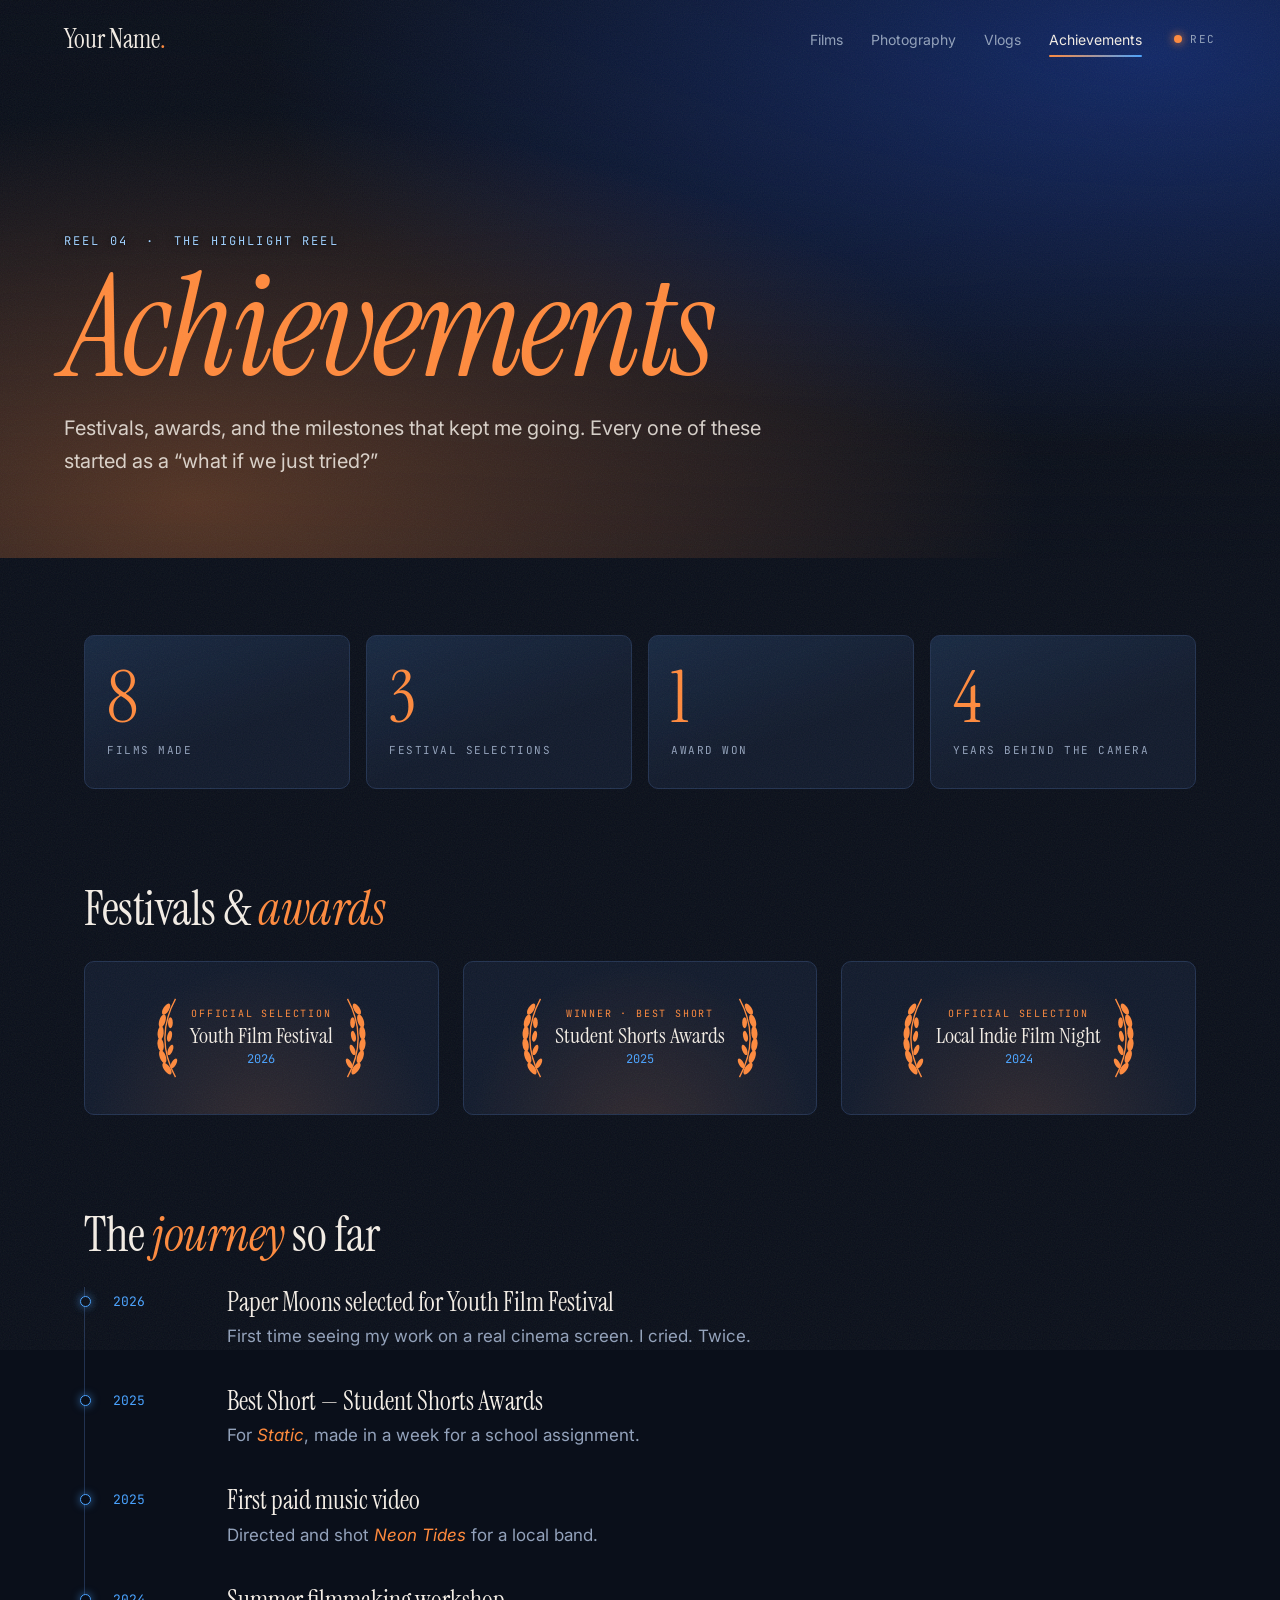
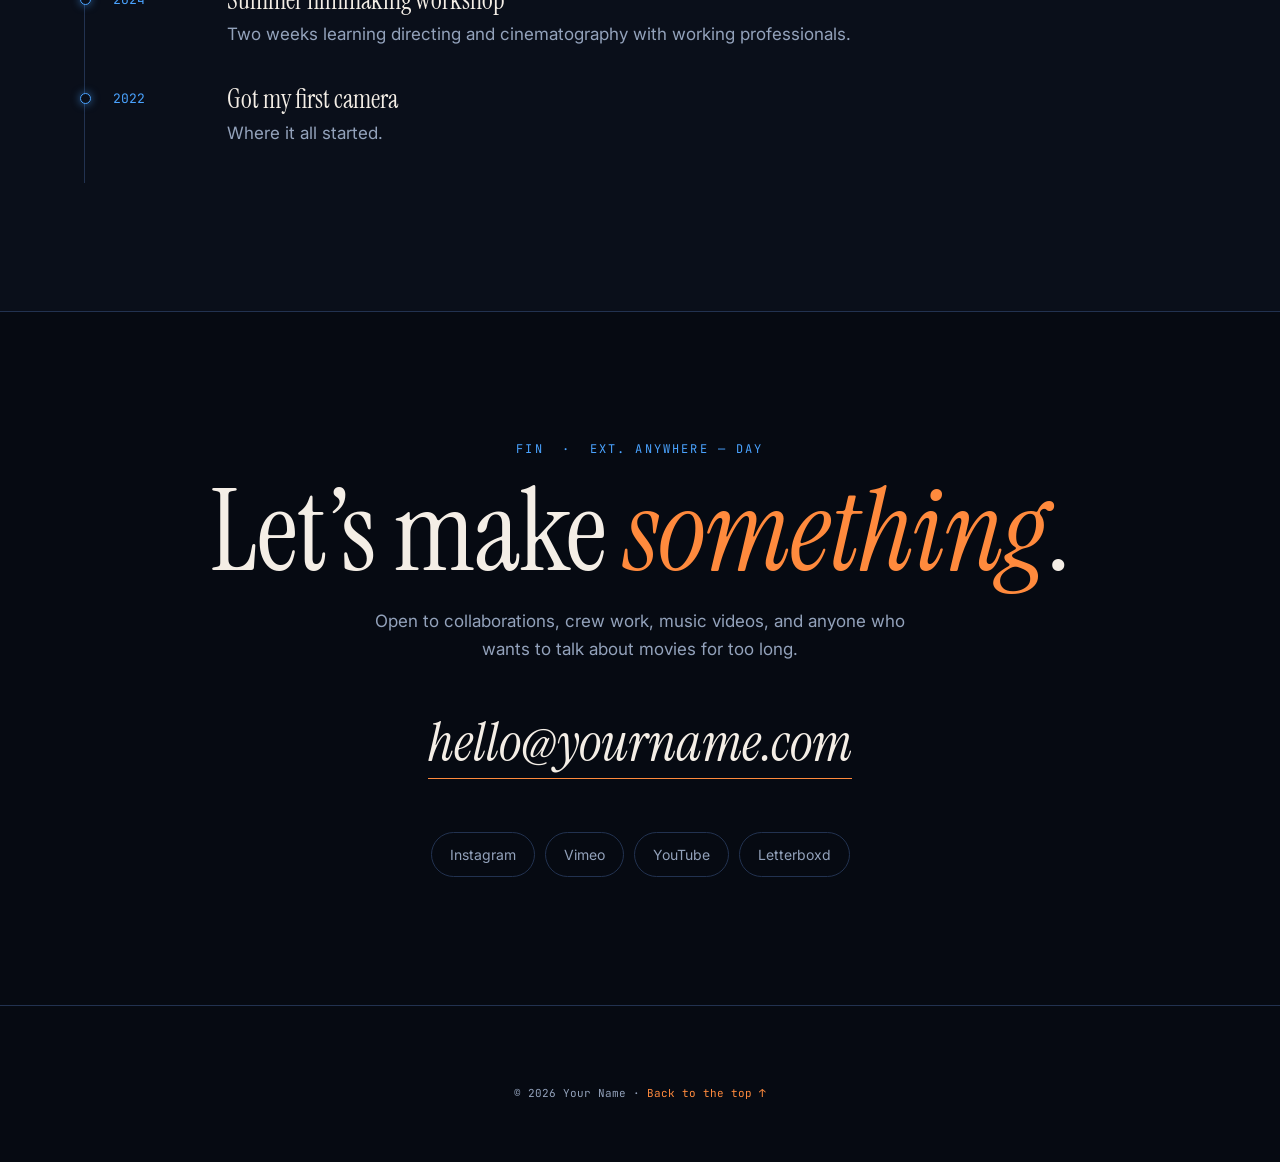
==== achievements.html @ 26ce4133 "Initial portfolio site: home, films, photography, vlogs, achievements Co-Authored-By: Claude Opus 5." ====
<!doctype html>
<html lang="en">
<head>
  <meta charset="utf-8" />
  <meta name="viewport" content="width=device-width, initial-scale=1" />
  <title>Achievements — Your Name</title>
  <meta name="description" content="Festival selections, awards and milestones of Your Name." />
  <link rel="preconnect" href="https://fonts.googleapis.com" />
  <link rel="preconnect" href="https://fonts.gstatic.com" crossorigin />
  <link href="https://fonts.googleapis.com/css2?family=Instrument+Serif:ital@0;1&family=Inter:wght@400;500;600&family=JetBrains+Mono:wght@400;500&display=swap" rel="stylesheet" />
  <link rel="stylesheet" href="styles.css" />
</head>
<body>
  <div class="grain" aria-hidden="true"></div>

  <!-- Laurel graphic (don't need to edit) -->
  <svg width="0" height="0" style="position:absolute" aria-hidden="true">
    <symbol id="laurel" viewBox="0 0 40 100">
      <path d="M30 96 Q5 50 30 4" fill="none" stroke="currentColor" stroke-width="1.6" />
      <g fill="currentColor">
        <ellipse cx="20" cy="86" rx="3.6" ry="8" transform="rotate(-35 20 86)" />
        <ellipse cx="15" cy="72" rx="3.6" ry="8" transform="rotate(-20 15 72)" />
        <ellipse cx="12.5" cy="58" rx="3.6" ry="8" transform="rotate(-8 12.5 58)" />
        <ellipse cx="12.5" cy="44" rx="3.6" ry="8" transform="rotate(5 12.5 44)" />
        <ellipse cx="14.5" cy="30" rx="3.6" ry="8" transform="rotate(18 14.5 30)" />
        <ellipse cx="19" cy="16" rx="3.4" ry="7.5" transform="rotate(32 19 16)" />
        <ellipse cx="28" cy="80" rx="2.8" ry="6.5" transform="rotate(30 28 80)" />
        <ellipse cx="24" cy="64" rx="2.8" ry="6.5" transform="rotate(22 24 64)" />
        <ellipse cx="23" cy="48" rx="2.8" ry="6.5" transform="rotate(12 23 48)" />
        <ellipse cx="24" cy="32" rx="2.8" ry="6.5" transform="rotate(0 24 32)" />
      </g>
    </symbol>
  </svg>

  <!-- ===================== HEADER ===================== -->
  <header class="nav">
    <a href="index.html" class="nav__logo">Your Name<span>.</span></a>
    <button class="nav__toggle" aria-label="Open menu" aria-expanded="false">Menu</button>
    <nav class="nav__links">
      <a href="films.html">Films</a>
      <a href="photography.html">Photography</a>
      <a href="vlogs.html">Vlogs</a>
      <a href="achievements.html" aria-current="page">Achievements</a>
    </nav>
    <div class="rec" aria-hidden="true"><span class="rec__dot"></span>REC</div>
  </header>

  <!-- ===================== PAGE HEADER ===================== -->
  <section class="page-hero" id="top">
    <!-- ✏️ Background image -->
    <div class="page-hero__bg" style="background-image:url('https://picsum.photos/seed/stage01/1920/1000')"></div>
    <div class="page-hero__shade"></div>
    <div class="page-hero__content">
      <p class="slate">Reel 04 &nbsp;·&nbsp; The highlight reel</p>
      <h1><em>Achievements</em></h1>
      <!-- ✏️ Short intro -->
      <p class="page-hero__intro">Festivals, awards, and the milestones that kept me going. Every one of these started as a “what if we just tried?”</p>
    </div>
  </section>

  <section class="section section--tight">
    <!-- ✏️ BY THE NUMBERS -->
    <div class="stats">
      <div class="stat reveal"><span class="stat__num">8</span><span class="stat__label">Films made</span></div>
      <div class="stat reveal"><span class="stat__num">3</span><span class="stat__label">Festival selections</span></div>
      <div class="stat reveal"><span class="stat__num">1</span><span class="stat__label">Award won</span></div>
      <div class="stat reveal"><span class="stat__num">4</span><span class="stat__label">Years behind the camera</span></div>
    </div>

    <!-- ✏️ LAURELS — your festival selections / wins -->
    <h2 class="subhead reveal">Festivals &amp; <em>awards</em></h2>
    <div class="laurels">
      <div class="laurel reveal">
        <svg class="laurel__leaf"><use href="#laurel" /></svg>
        <div class="laurel__text">
          <span class="laurel__kind">Official Selection</span>
          <span class="laurel__fest">Youth Film Festival</span>
          <span class="laurel__year">2026</span>
        </div>
        <svg class="laurel__leaf laurel__leaf--r"><use href="#laurel" /></svg>
      </div>
      <div class="laurel reveal">
        <svg class="laurel__leaf"><use href="#laurel" /></svg>
        <div class="laurel__text">
          <span class="laurel__kind">Winner · Best Short</span>
          <span class="laurel__fest">Student Shorts Awards</span>
          <span class="laurel__year">2025</span>
        </div>
        <svg class="laurel__leaf laurel__leaf--r"><use href="#laurel" /></svg>
      </div>
      <div class="laurel reveal">
        <svg class="laurel__leaf"><use href="#laurel" /></svg>
        <div class="laurel__text">
          <span class="laurel__kind">Official Selection</span>
          <span class="laurel__fest">Local Indie Film Night</span>
          <span class="laurel__year">2024</span>
        </div>
        <svg class="laurel__leaf laurel__leaf--r"><use href="#laurel" /></svg>
      </div>
    </div>

    <!-- ✏️ TIMELINE — any milestone counts: workshops, scholarships, first paid gig -->
    <h2 class="subhead reveal">The <em>journey</em> so far</h2>
    <ol class="timeline">
      <li class="reveal"><span class="timeline__year">2026</span><div><h3>Paper Moons selected for Youth Film Festival</h3><p>First time seeing my work on a real cinema screen. I cried. Twice.</p></div></li>
      <li class="reveal"><span class="timeline__year">2025</span><div><h3>Best Short — Student Shorts Awards</h3><p>For <em>Static</em>, made in a week for a school assignment.</p></div></li>
      <li class="reveal"><span class="timeline__year">2025</span><div><h3>First paid music video</h3><p>Directed and shot <em>Neon Tides</em> for a local band.</p></div></li>
      <li class="reveal"><span class="timeline__year">2024</span><div><h3>Summer filmmaking workshop</h3><p>Two weeks learning directing and cinematography with working professionals.</p></div></li>
      <li class="reveal"><span class="timeline__year">2022</span><div><h3>Got my first camera</h3><p>Where it all started.</p></div></li>
    </ol>
  </section>

  <!-- ===================== FOOTER ===================== -->
  <footer class="site-footer">
    <section class="contact" id="contact">
      <p class="slate">Fin &nbsp;·&nbsp; EXT. ANYWHERE — DAY</p>
      <h2 class="contact__title">Let’s make <em>something</em>.</h2>
      <p class="section__sub">Open to collaborations, crew work, music videos, and anyone who wants to talk about movies for too long.</p>
      <a class="contact__email" href="mailto:hello@yourname.com">hello@yourname.com</a>
      <ul class="socials">
        <li><a href="#" target="_blank" rel="noopener">Instagram</a></li>
        <li><a href="#" target="_blank" rel="noopener">Vimeo</a></li>
        <li><a href="#" target="_blank" rel="noopener">YouTube</a></li>
        <li><a href="#" target="_blank" rel="noopener">Letterboxd</a></li>
      </ul>
    </section>
    <div class="credits">
      <p class="credits__fine">© <span class="year"></span> Your Name · <a href="#top">Back to the top ↑</a></p>
    </div>
  </footer>

  <script src="script.js"></script>
</body>
</html>
---- styles.css ----
/* =========================================================
   ✏️ THEME — change these colours to change the whole site
   Orange + blue "teal & orange" cinema look
   ========================================================= */
:root {
  --bg: #0a0f1a;          /* page background (deep midnight blue) */
  --bg-2: #111a2c;        /* cards / raised surfaces */
  --bg-3: #060a12;        /* footer / darkest */
  --line: #223250;        /* borders */
  --ink: #f4eee6;         /* main text (warm white) */
  --muted: #93a2bb;       /* secondary text (cool grey-blue) */
  --accent: #ff8a3d;      /* sunset orange — main highlight */
  --accent-2: #ffb36b;    /* lighter orange */
  --blue: #4aa3ff;        /* electric blue — labels, details */
  --blue-deep: #1d4ed8;   /* deep blue — glows */

  --serif: "Instrument Serif", Georgia, serif;
  --sans: "Inter", system-ui, -apple-system, sans-serif;
  --mono: "JetBrains Mono", ui-monospace, monospace;

  --pad: clamp(16px, 5vw, 72px);
  --max: 1240px;
}

* { box-sizing: border-box; }
html { scroll-behavior: smooth; }
body {
  margin: 0;
  background: var(--bg);
  color: var(--ink);
  font-family: var(--sans);
  font-size: 17px;
  line-height: 1.65;
  -webkit-font-smoothing: antialiased;
  overflow-x: hidden;
}
img { max-width: 100%; display: block; }
a { color: inherit; }
em { font-style: italic; color: var(--accent); }
button { font: inherit; color: inherit; cursor: pointer; }
::selection { background: var(--accent); color: var(--bg); }

/* ---------- film grain overlay ---------- */
.grain {
  position: fixed; inset: -50%;
  pointer-events: none; z-index: 100;
  opacity: .07;
  background-image: url("data:image/svg+xml,%3Csvg xmlns='http://www.w3.org/2000/svg' width='200' height='200'%3E%3Cfilter id='n'%3E%3CfeTurbulence type='fractalNoise' baseFrequency='.85' numOctaves='3' stitchTiles='stitch'/%3E%3C/filter%3E%3Crect width='100%25' height='100%25' filter='url(%23n)'/%3E%3C/svg%3E");
  animation: grain 1s steps(6) infinite;
}
@keyframes grain {
  0%,100% { transform: translate(0,0); }
  20% { transform: translate(-5%, 3%); }
  40% { transform: translate(4%, -6%); }
  60% { transform: translate(-3%, 7%); }
  80% { transform: translate(6%, 2%); }
}

/* ---------- shared bits ---------- */
.slate {
  font-family: var(--mono);
  font-size: 12px;
  letter-spacing: .18em;
  text-transform: uppercase;
  color: var(--blue);
  margin: 0 0 14px;
}
h1, h2, h3 { font-weight: 400; margin: 0; }
h2 {
  font-family: var(--serif);
  font-size: clamp(42px, 7vw, 88px);
  line-height: 1;
  letter-spacing: -.01em;
}
.section {
  padding: clamp(72px, 10vw, 140px) var(--pad);
  max-width: var(--max);
  margin: 0 auto;
}
.section--tight { padding-top: clamp(48px, 6vw, 80px); }
.section__head { margin-bottom: clamp(40px, 6vw, 72px); }
.section__sub { color: var(--muted); max-width: 52ch; margin: 18px 0 0; }

.btn {
  display: inline-flex; align-items: center; gap: 10px;
  padding: 14px 22px;
  border-radius: 999px;
  font-size: 15px; font-weight: 500;
  text-decoration: none;
  border: 1px solid transparent;
  transition: transform .2s, background .2s, border-color .2s, color .2s;
}
.btn:hover { transform: translateY(-2px); }
.btn--primary { background: var(--accent); color: #1a0d03; }
.btn--primary:hover { background: var(--blue); color: #04101f; }
.btn--ghost { border-color: rgba(74,163,255,.5); color: var(--ink); }
.btn--ghost:hover { border-color: var(--blue); background: rgba(74,163,255,.12); }
.play {
  width: 0; height: 0;
  border-left: 9px solid currentColor;
  border-top: 6px solid transparent;
  border-bottom: 6px solid transparent;
}

/* reveal-on-scroll */
.reveal { opacity: 0; transform: translateY(28px); transition: opacity .9s ease, transform .9s ease; }
.reveal.in { opacity: 1; transform: none; }

/* ---------- nav ---------- */
.nav {
  position: fixed; top: 0; left: 0; right: 0; z-index: 50;
  display: flex; align-items: center; gap: 32px;
  padding: 18px var(--pad);
  transition: background .3s, padding .3s;
}
.nav.scrolled {
  background: rgba(10,15,26,.82);
  backdrop-filter: blur(12px);
  -webkit-backdrop-filter: blur(12px);
  padding-top: 12px; padding-bottom: 12px;
  border-bottom: 1px solid var(--line);
}
.nav__logo {
  font-family: var(--serif);
  font-size: 26px;
  text-decoration: none;
  margin-right: auto;
}
.nav__logo span { color: var(--accent); }
.nav__links { display: flex; gap: 28px; }
.nav__links a {
  position: relative;
  font-size: 14px; text-decoration: none; color: var(--muted);
  transition: color .2s;
}
.nav__links a:hover { color: var(--ink); }
.nav__links a[aria-current="page"] { color: var(--ink); }
.nav__links a[aria-current="page"]::after {
  content: ""; position: absolute; left: 0; right: 0; bottom: -6px;
  height: 2px; border-radius: 2px;
  background: linear-gradient(90deg, var(--accent), var(--blue));
}
.rec {
  display: flex; align-items: center; gap: 8px;
  font-family: var(--mono); font-size: 11px; letter-spacing: .15em;
  color: var(--muted);
}
.rec__dot {
  width: 8px; height: 8px; border-radius: 50%;
  background: var(--accent);
  box-shadow: 0 0 10px var(--accent);
  animation: blink 1.4s infinite;
}
@keyframes blink { 50% { opacity: .15; } }
.nav__toggle {
  display: none;
  background: none; border: 1px solid var(--line); border-radius: 999px;
  padding: 6px 14px; font-size: 13px;
}

/* ---------- home hero ---------- */
.hero {
  position: relative;
  min-height: 100vh; min-height: 100svh;
  display: flex; align-items: flex-end;
  padding: 0 var(--pad) clamp(110px, 16vh, 170px);
  overflow: hidden;
}
.hero__bg, .page-hero__bg {
  position: absolute; inset: -5%;
  background-size: cover; background-position: center;
  filter: saturate(.8) contrast(1.05);
  animation: slowzoom 24s ease-out forwards;
}
@keyframes slowzoom { from { transform: scale(1.12); } to { transform: scale(1); } }
.hero__shade, .page-hero__shade {
  position: absolute; inset: 0;
  background:
    radial-gradient(ellipse at 15% 90%, rgba(255,138,61,.30), transparent 55%),
    radial-gradient(ellipse at 90% 10%, rgba(29,78,216,.40), transparent 55%),
    linear-gradient(180deg, rgba(10,15,26,.35) 0%, rgba(10,15,26,.15) 40%, rgba(10,15,26,.95) 100%);
}
.letterbox {
  position: absolute; left: 0; right: 0; height: 7vh;
  background: #000; z-index: 2;
  animation: letterbox 1.6s cubic-bezier(.7,0,.2,1) forwards;
}
.letterbox--top { top: 0; }
.letterbox--bottom { bottom: 0; }
@keyframes letterbox { from { height: 50vh; } to { height: 7vh; } }

.hero .slate, .page-hero .slate {
  color: #9fd0ff;
  text-shadow: 0 1px 10px rgba(0,0,0,.85), 0 0 2px rgba(0,0,0,.6);
}
.hero__content { position: relative; z-index: 3; max-width: 900px; }
.hero__title {
  font-family: var(--serif);
  font-size: clamp(64px, 14vw, 190px);
  line-height: .88;
  letter-spacing: -.02em;
  margin-bottom: 24px;
}
.hero__tagline {
  font-size: clamp(17px, 2vw, 21px);
  color: rgba(244,238,230,.85);
  margin: 0 0 34px;
  max-width: 46ch;
}
.hero__actions { display: flex; flex-wrap: wrap; gap: 14px; }
.hero__meta {
  position: absolute; z-index: 3;
  left: var(--pad); right: var(--pad); bottom: calc(7vh + 18px);
  display: flex; justify-content: space-between;
  font-family: var(--mono); font-size: 11px; letter-spacing: .14em;
  color: rgba(244,238,230,.55);
}
.timecode { color: var(--blue); }

/* intro sequence */
.hero__content > *, .page-hero__content > * { opacity: 0; animation: rise 1s ease forwards; }
.hero__content > :nth-child(1) { animation-delay: 1.2s; }
.hero__content > :nth-child(2) { animation-delay: 1.4s; }
.hero__content > :nth-child(3) { animation-delay: 1.6s; }
.hero__content > :nth-child(4) { animation-delay: 1.8s; }
.page-hero__content > :nth-child(1) { animation-delay: .1s; }
.page-hero__content > :nth-child(2) { animation-delay: .25s; }
.page-hero__content > :nth-child(3) { animation-delay: .4s; }
@keyframes rise { from { opacity: 0; transform: translateY(24px); } to { opacity: 1; transform: none; } }

/* ---------- inner page hero ---------- */
.page-hero {
  position: relative; overflow: hidden;
  min-height: 62vh;
  display: flex; align-items: flex-end;
  padding: 140px var(--pad) clamp(48px, 7vw, 80px);
}
.page-hero__content { position: relative; z-index: 2; max-width: var(--max); width: 100%; margin: 0 auto; }
.page-hero h1 {
  font-family: var(--serif);
  font-size: clamp(60px, 11vw, 150px);
  line-height: .9; letter-spacing: -.02em;
}
.page-hero__intro {
  color: rgba(244,238,230,.85);
  font-size: clamp(17px, 2vw, 20px);
  max-width: 54ch; margin: 20px 0 0;
}

/* ---------- about ---------- */
.about__grid {
  display: grid;
  grid-template-columns: minmax(0, 5fr) minmax(0, 7fr);
  gap: clamp(32px, 6vw, 80px);
  align-items: start;
}
.about__photo { margin: 0; position: sticky; top: 100px; }
.about__photo img {
  border-radius: 4px;
  aspect-ratio: 7 / 9; object-fit: cover; width: 100%;
  box-shadow: -18px 18px 0 -2px rgba(255,138,61,.25), 18px -18px 0 -2px rgba(74,163,255,.2);
}
.about__photo figcaption {
  font-family: var(--mono); font-size: 12px; color: var(--muted);
  margin-top: 22px;
}
.about__text p { margin: 0 0 20px; color: rgba(244,238,230,.82); }
.about__text .lead {
  font-family: var(--serif);
  font-size: clamp(26px, 3vw, 34px);
  line-height: 1.25;
  color: var(--ink);
}
.cards { display: grid; grid-template-columns: 1fr 1fr; gap: 18px; margin-top: 36px; }
.card {
  background: var(--bg-2);
  border: 1px solid var(--line);
  border-radius: 10px;
  padding: 24px;
}
.card__label {
  font-family: var(--mono); font-size: 11px; letter-spacing: .16em;
  text-transform: uppercase; color: var(--accent);
  margin-bottom: 14px;
}
.card__label--spaced { margin-top: 26px; }
.kv, .chips, .facts { list-style: none; margin: 0; padding: 0; }
.kv li { padding: 10px 0; border-top: 1px solid var(--line); font-size: 15px; }
.kv li:first-child { border-top: 0; padding-top: 0; }
.kv span {
  display: block;
  font-family: var(--mono); font-size: 11px; color: var(--blue);
  text-transform: uppercase; letter-spacing: .1em;
}
.chips { display: flex; flex-wrap: wrap; gap: 8px; }
.chips li {
  font-family: var(--serif); font-style: italic; font-size: 18px;
  padding: 3px 12px; border: 1px solid var(--line); border-radius: 999px;
}
.facts li { font-size: 15px; padding: 4px 0; }

/* "where to next" cards on the home page */
.next { margin-top: clamp(64px, 9vw, 110px); }
.next__grid { display: grid; grid-template-columns: repeat(4, minmax(0, 1fr)); gap: 16px; }
.next__card {
  position: relative; overflow: hidden;
  display: flex; flex-direction: column; justify-content: flex-end;
  min-height: 220px; padding: 22px;
  border-radius: 10px; border: 1px solid var(--line);
  text-decoration: none;
  background-size: cover; background-position: center;
  isolation: isolate;
}
.next__card::before {
  content: ""; position: absolute; inset: 0; z-index: -1;
  background: linear-gradient(180deg, rgba(10,15,26,.1), rgba(10,15,26,.92));
  transition: background .4s;
}
.next__card:hover::before {
  background: linear-gradient(180deg, rgba(255,138,61,.25), rgba(10,15,26,.92));
}
.next__card span { font-family: var(--mono); font-size: 11px; letter-spacing: .16em; text-transform: uppercase; color: var(--blue); }
.next__card strong { font-family: var(--serif); font-weight: 400; font-size: 32px; line-height: 1.1; }
.next__card strong::after { content: " →"; color: var(--accent); transition: margin .3s; }
.next__card:hover strong::after { margin-left: 6px; }

/* ---------- filters (films + photography) ---------- */
.toolbar { display: flex; flex-wrap: wrap; align-items: center; justify-content: space-between; gap: 16px; margin-bottom: 40px; }
.filters { display: flex; flex-wrap: wrap; gap: 8px; }
.filter {
  background: none; border: 1px solid var(--line); border-radius: 999px;
  padding: 8px 16px; font-size: 14px; color: var(--muted);
  transition: all .2s;
}
.filter:hover { color: var(--ink); border-color: var(--blue); }
.filter.is-active { background: var(--accent); color: #1a0d03; border-color: var(--accent); }
.count { font-family: var(--mono); font-size: 12px; color: var(--muted); }

/* ---------- films ---------- */
.featured {
  display: grid; grid-template-columns: minmax(0, 7fr) minmax(0, 5fr);
  gap: clamp(24px, 4vw, 56px); align-items: center;
  margin-bottom: clamp(56px, 8vw, 96px);
}
.featured__media, .film__poster, .vlog__thumb {
  position: relative; overflow: hidden; border-radius: 6px;
  cursor: pointer; background: var(--bg-2);
  border: 0; padding: 0; width: 100%; display: block;
}
.featured__media img { aspect-ratio: 16/9; object-fit: cover; width: 100%; transition: transform .8s ease; }
.featured__media:hover img, .film__poster:hover img, .vlog__thumb:hover img { transform: scale(1.04); }
.featured h3 { font-family: var(--serif); font-size: clamp(40px, 5vw, 60px); line-height: 1; margin: 6px 0 10px; }
.featured p { color: rgba(244,238,230,.82); margin: 0 0 18px; }
.featured .note { font-family: var(--serif); font-style: italic; font-size: 20px; color: var(--muted); }
.tag { font-family: var(--mono); font-size: 11px; letter-spacing: .16em; text-transform: uppercase; color: var(--accent) !important; margin: 0 !important; }
.meta { font-family: var(--mono); font-size: 12px; color: var(--muted) !important; letter-spacing: .04em; }

.play-big {
  position: absolute; left: 50%; top: 50%;
  width: 72px; height: 72px; margin: -36px 0 0 -36px;
  border-radius: 50%;
  background: rgba(10,15,26,.55);
  border: 1px solid rgba(244,238,230,.5);
  backdrop-filter: blur(6px);
  transition: transform .3s, background .3s, opacity .3s;
}
.play-big::after {
  content: ""; position: absolute; left: 29px; top: 24px;
  border-left: 18px solid var(--ink);
  border-top: 12px solid transparent; border-bottom: 12px solid transparent;
}
.featured__media:hover .play-big, .film__poster:hover .play-big, .vlog__thumb:hover .play-big {
  transform: scale(1.1); background: var(--accent); border-color: var(--accent);
}

.film-grid { display: grid; grid-template-columns: repeat(4, minmax(0, 1fr)); gap: 28px; }
.film__poster img { aspect-ratio: 2/3; object-fit: cover; width: 100%; transition: transform .8s ease; }
.film__poster .play-big { opacity: 0; }
.film__poster:hover .play-big, .film__poster:focus-visible .play-big { opacity: 1; }
.film h3 { font-family: var(--serif); font-size: 28px; margin: 16px 0 4px; }
.film .meta { margin: 0 0 8px; }
.film p:last-child { font-size: 15px; color: rgba(244,238,230,.75); margin: 0; }
.is-hidden { display: none !important; }

/* ---------- vlogs ---------- */
.vlog-grid { display: grid; grid-template-columns: repeat(3, minmax(0, 1fr)); gap: 32px 28px; }
.vlog__thumb img { aspect-ratio: 16/9; object-fit: cover; width: 100%; transition: transform .8s ease; }
.vlog__thumb .play-big { width: 56px; height: 56px; margin: -28px 0 0 -28px; }
.vlog__thumb .play-big::after { left: 22px; top: 17px; border-left-width: 15px; border-top-width: 10px; border-bottom-width: 10px; }
.vlog__dur {
  position: absolute; right: 10px; bottom: 10px;
  font-family: var(--mono); font-size: 11px;
  padding: 2px 8px; border-radius: 4px;
  background: rgba(6,10,18,.85); color: var(--ink);
}
.vlog__ep {
  position: absolute; left: 10px; top: 10px;
  font-family: var(--mono); font-size: 11px; letter-spacing: .1em;
  padding: 2px 8px; border-radius: 4px;
  background: var(--blue); color: #04101f;
}
.vlog h3 { font-family: var(--serif); font-size: 26px; line-height: 1.15; margin: 14px 0 4px; }
.vlog .meta { margin: 0 0 6px; }
.vlog p:last-child { font-size: 15px; color: rgba(244,238,230,.75); margin: 0; }

/* ---------- photos ---------- */
.masonry { columns: 3 280px; column-gap: 16px; }
.shot {
  margin: 0 0 16px; break-inside: avoid;
  overflow: hidden; border-radius: 4px; cursor: zoom-in;
  position: relative;
}
.shot img { width: 100%; transition: transform .8s ease, filter .5s; filter: saturate(.9); }
.shot:hover img { transform: scale(1.03); filter: saturate(1.1); }
.shot::after {
  content: attr(data-caption);
  position: absolute; left: 0; right: 0; bottom: 0;
  padding: 30px 14px 12px;
  font-family: var(--mono); font-size: 11px; letter-spacing: .05em;
  background: linear-gradient(transparent, rgba(6,10,18,.85));
  opacity: 0; transition: opacity .3s;
}
.shot:hover::after { opacity: 1; }

/* ---------- achievements ---------- */
.stats {
  display: grid; grid-template-columns: repeat(4, minmax(0, 1fr));
  gap: 16px; margin-bottom: clamp(56px, 8vw, 96px);
}
.stat {
  padding: 26px 22px; border-radius: 10px;
  border: 1px solid var(--line);
  background: linear-gradient(160deg, rgba(74,163,255,.10), transparent 60%), var(--bg-2);
}
.stat__num { display: block; font-family: var(--serif); font-size: clamp(48px, 6vw, 72px); line-height: 1; color: var(--accent); }
.stat__label { font-family: var(--mono); font-size: 11px; letter-spacing: .14em; text-transform: uppercase; color: var(--muted); }

.subhead { font-family: var(--serif); font-size: clamp(32px, 4vw, 48px); margin-bottom: 28px; }

.laurels {
  display: grid; grid-template-columns: repeat(3, minmax(0, 1fr));
  gap: 24px; margin-bottom: clamp(56px, 8vw, 96px);
}
.laurel {
  display: flex; align-items: center; justify-content: center; gap: 6px;
  padding: 28px 12px;
  border: 1px solid var(--line); border-radius: 10px;
  background: radial-gradient(ellipse at 50% 120%, rgba(255,138,61,.14), transparent 70%), var(--bg-2);
  color: var(--accent);
}
.laurel__leaf { width: 34px; height: 96px; flex: none; }
.laurel__leaf--r { transform: scaleX(-1); }
.laurel__text { text-align: center; display: flex; flex-direction: column; gap: 2px; }
.laurel__kind { font-family: var(--mono); font-size: 10px; letter-spacing: .18em; text-transform: uppercase; }
.laurel__fest { font-family: var(--serif); font-size: 22px; line-height: 1.1; color: var(--ink); }
.laurel__year { font-family: var(--mono); font-size: 12px; color: var(--blue); }

.timeline { list-style: none; margin: 0; padding: 0; border-left: 1px solid var(--line); }
.timeline li {
  display: grid; grid-template-columns: 90px 1fr; gap: 24px;
  padding: 0 0 36px 28px; position: relative;
}
.timeline li::before {
  content: ""; position: absolute; left: -5px; top: 9px;
  width: 9px; height: 9px; border-radius: 50%;
  background: var(--bg); border: 1px solid var(--blue);
  box-shadow: 0 0 8px rgba(74,163,255,.6);
}
.timeline__year { font-family: var(--mono); font-size: 13px; color: var(--blue); padding-top: 4px; }
.timeline h3 { font-family: var(--serif); font-size: 26px; line-height: 1.2; }
.timeline p { margin: 4px 0 0; color: var(--muted); }

/* ---------- footer: contact + end credits ---------- */
.site-footer { border-top: 1px solid var(--line); background: var(--bg-3); }
.contact {
  text-align: center;
  padding: clamp(72px, 10vw, 130px) var(--pad);
  max-width: var(--max); margin: 0 auto;
}
.contact .section__sub { margin: 18px auto 36px; }
.contact__title { font-size: clamp(48px, 9vw, 120px); }
.contact__email {
  font-family: var(--serif); font-style: italic;
  font-size: clamp(28px, 5vw, 54px);
  text-decoration: none;
  border-bottom: 1px solid var(--accent);
  transition: color .2s;
  overflow-wrap: anywhere;
}
.contact__email:hover { color: var(--accent); }
.socials { list-style: none; padding: 0; margin: 44px 0 0; display: flex; flex-wrap: wrap; justify-content: center; gap: 10px; }
.socials a {
  display: block; padding: 10px 18px;
  border: 1px solid var(--line); border-radius: 999px;
  font-size: 14px; text-decoration: none; color: var(--muted);
  transition: all .2s;
}
.socials a:hover { color: #04101f; background: var(--blue); border-color: var(--blue); }

.credits {
  border-top: 1px solid var(--line);
  padding: 70px var(--pad) 60px;
  text-align: center;
}
.credits__role { font-family: var(--mono); font-size: 11px; letter-spacing: .2em; text-transform: uppercase; color: var(--blue); margin: 0; }
.credits__name { font-family: var(--serif); font-size: 26px; margin: 2px 0 28px; }
.credits__fine { font-family: var(--mono); font-size: 11px; color: var(--muted); margin: 8px 0 0; }
.credits__fine a { color: var(--accent); text-decoration: none; }

/* ---------- modals ---------- */
.modal {
  position: fixed; inset: 0; z-index: 200;
  background: rgba(4,7,13,.97);
  display: flex; align-items: center; justify-content: center;
  padding: 60px var(--pad);
  animation: fade .3s ease;
}
.modal[hidden] { display: none; }
@keyframes fade { from { opacity: 0; } }
.modal__close {
  position: absolute; top: 14px; right: 18px;
  background: none; border: 0; font-size: 40px; line-height: 1; color: var(--ink);
}
.modal__close:hover { color: var(--accent); }
.modal__frame { width: min(1100px, 100%); aspect-ratio: 16/9; }
.modal__frame iframe { width: 100%; height: 100%; border: 0; border-radius: 4px; }
.modal__empty {
  height: 100%; display: flex; flex-direction: column; align-items: center; justify-content: center;
  border: 1px dashed var(--line); border-radius: 6px; text-align: center; padding: 24px;
  color: var(--muted);
}
.modal__empty strong { font-family: var(--serif); font-weight: 400; font-size: 32px; color: var(--ink); }
.lightbox__figure { margin: 0; max-width: 100%; text-align: center; }
.lightbox__figure img { max-height: 78vh; max-width: 100%; margin: 0 auto; border-radius: 3px; }
.lightbox__figure figcaption { font-family: var(--mono); font-size: 12px; color: var(--muted); margin-top: 14px; }
.lightbox__nav {
  position: absolute; top: 50%; transform: translateY(-50%);
  background: none; border: 0; font-size: 56px; color: var(--muted); padding: 10px;
}
.lightbox__nav:hover { color: var(--accent); }
.lightbox__nav--prev { left: 8px; }
.lightbox__nav--next { right: 8px; }

/* ---------- responsive ---------- */
@media (max-width: 1000px) {
  .film-grid { grid-template-columns: repeat(2, minmax(0, 1fr)); }
  .vlog-grid { grid-template-columns: repeat(2, minmax(0, 1fr)); }
  .featured { grid-template-columns: 1fr; }
  .laurels { grid-template-columns: 1fr; max-width: 420px; margin-inline: auto; }
  .next__grid, .stats { grid-template-columns: repeat(2, minmax(0, 1fr)); }
}
@media (max-width: 800px) {
  .about__grid { grid-template-columns: 1fr; }
  .about__photo { position: static; max-width: 420px; }
  .cards { grid-template-columns: 1fr; }
  .rec { display: none; }
  .nav__toggle { display: block; }
  .nav__links {
    position: absolute; top: 100%; left: 0; right: 0;
    flex-direction: column; gap: 0;
    background: rgba(10,15,26,.97);
    border-bottom: 1px solid var(--line);
    padding: 8px var(--pad) 16px;
    display: none;
  }
  .nav__links.open { display: flex; }
  .nav__links a { padding: 12px 0; font-size: 18px; color: var(--ink); }
  .nav__links a[aria-current="page"] { color: var(--accent); }
  .nav__links a[aria-current="page"]::after { display: none; }
  .nav.menu-open { background: rgba(10,15,26,.97); }
  .hero__meta span:first-child { display: none; }
}
@media (max-width: 560px) {
  body { font-size: 16px; }
  .film-grid, .vlog-grid, .next__grid { grid-template-columns: 1fr; }
  .next__card { min-height: 150px; }
  .timeline li { grid-template-columns: 1fr; gap: 4px; }
}

@media (prefers-reduced-motion: reduce) {
  *, *::before, *::after { animation: none !important; transition: none !important; }
  .reveal, .hero__content > *, .page-hero__content > * { opacity: 1; transform: none; }
  .letterbox { height: 7vh; }
}
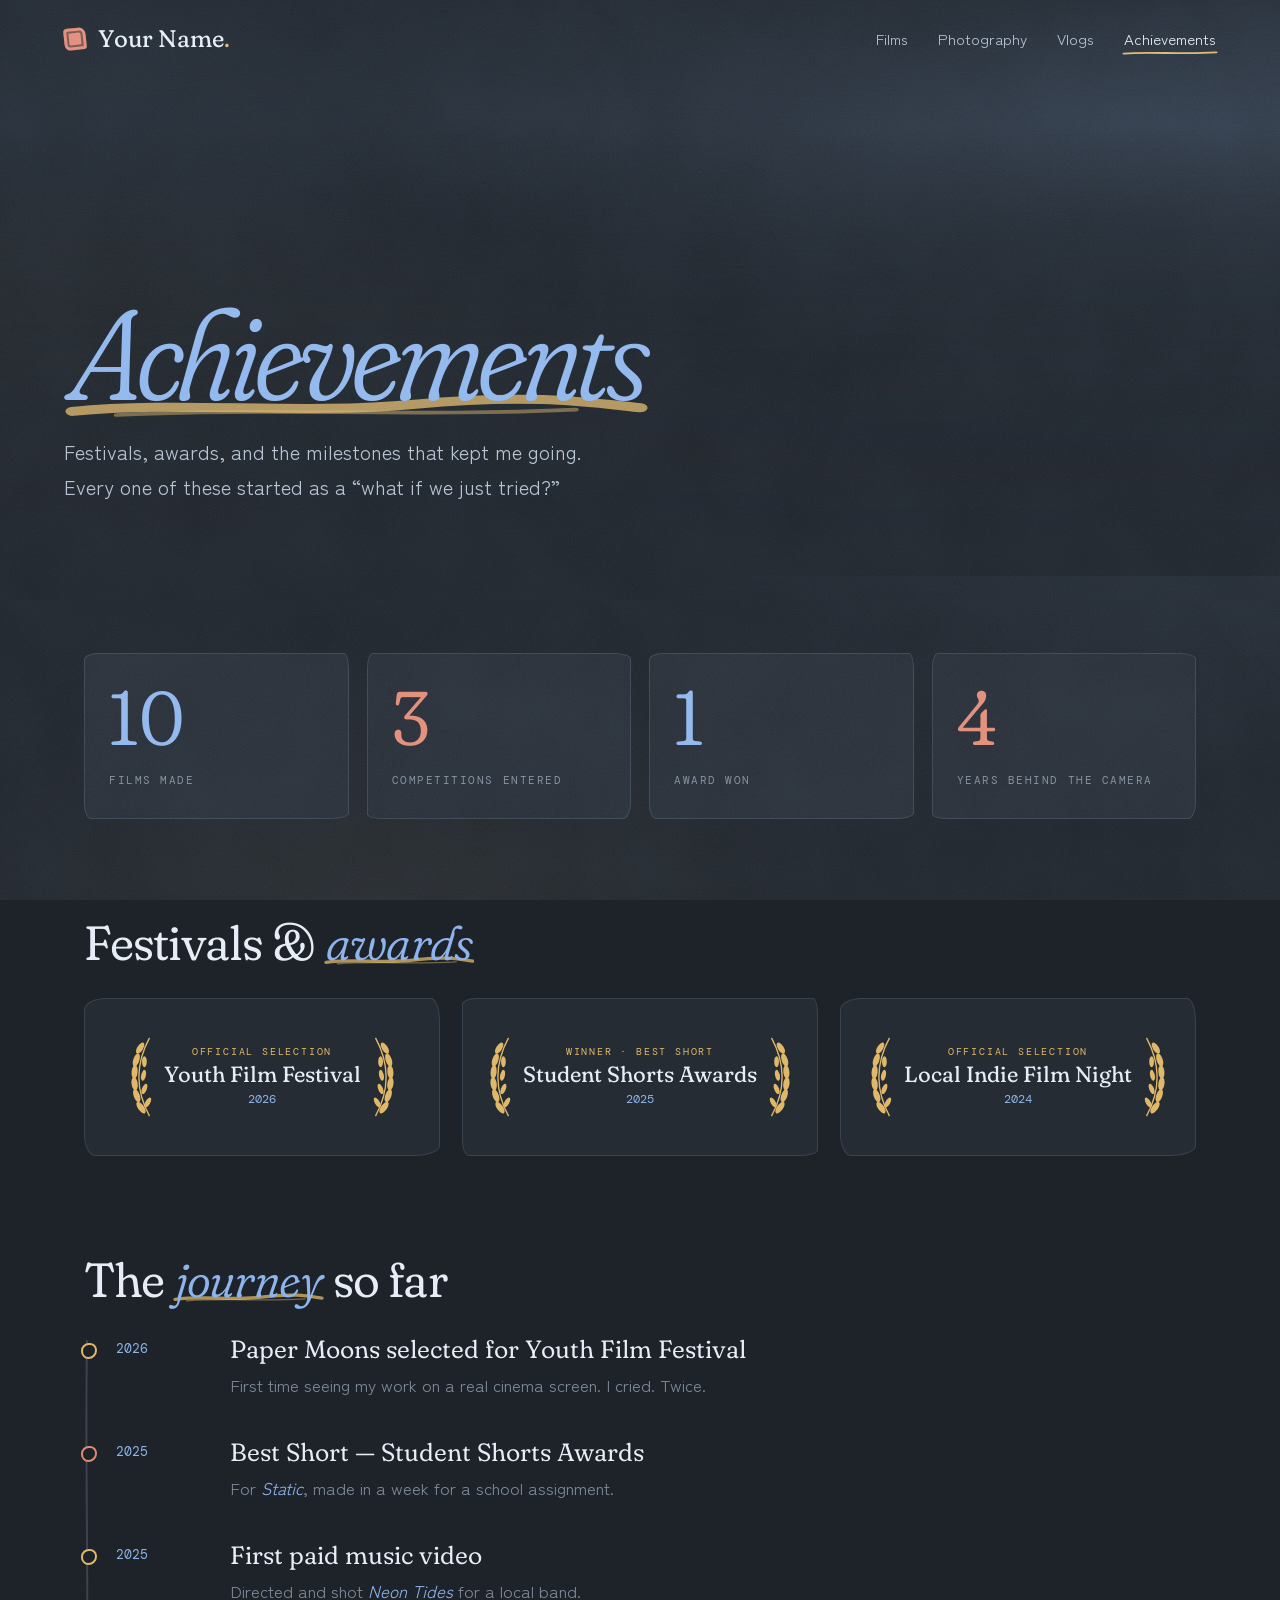
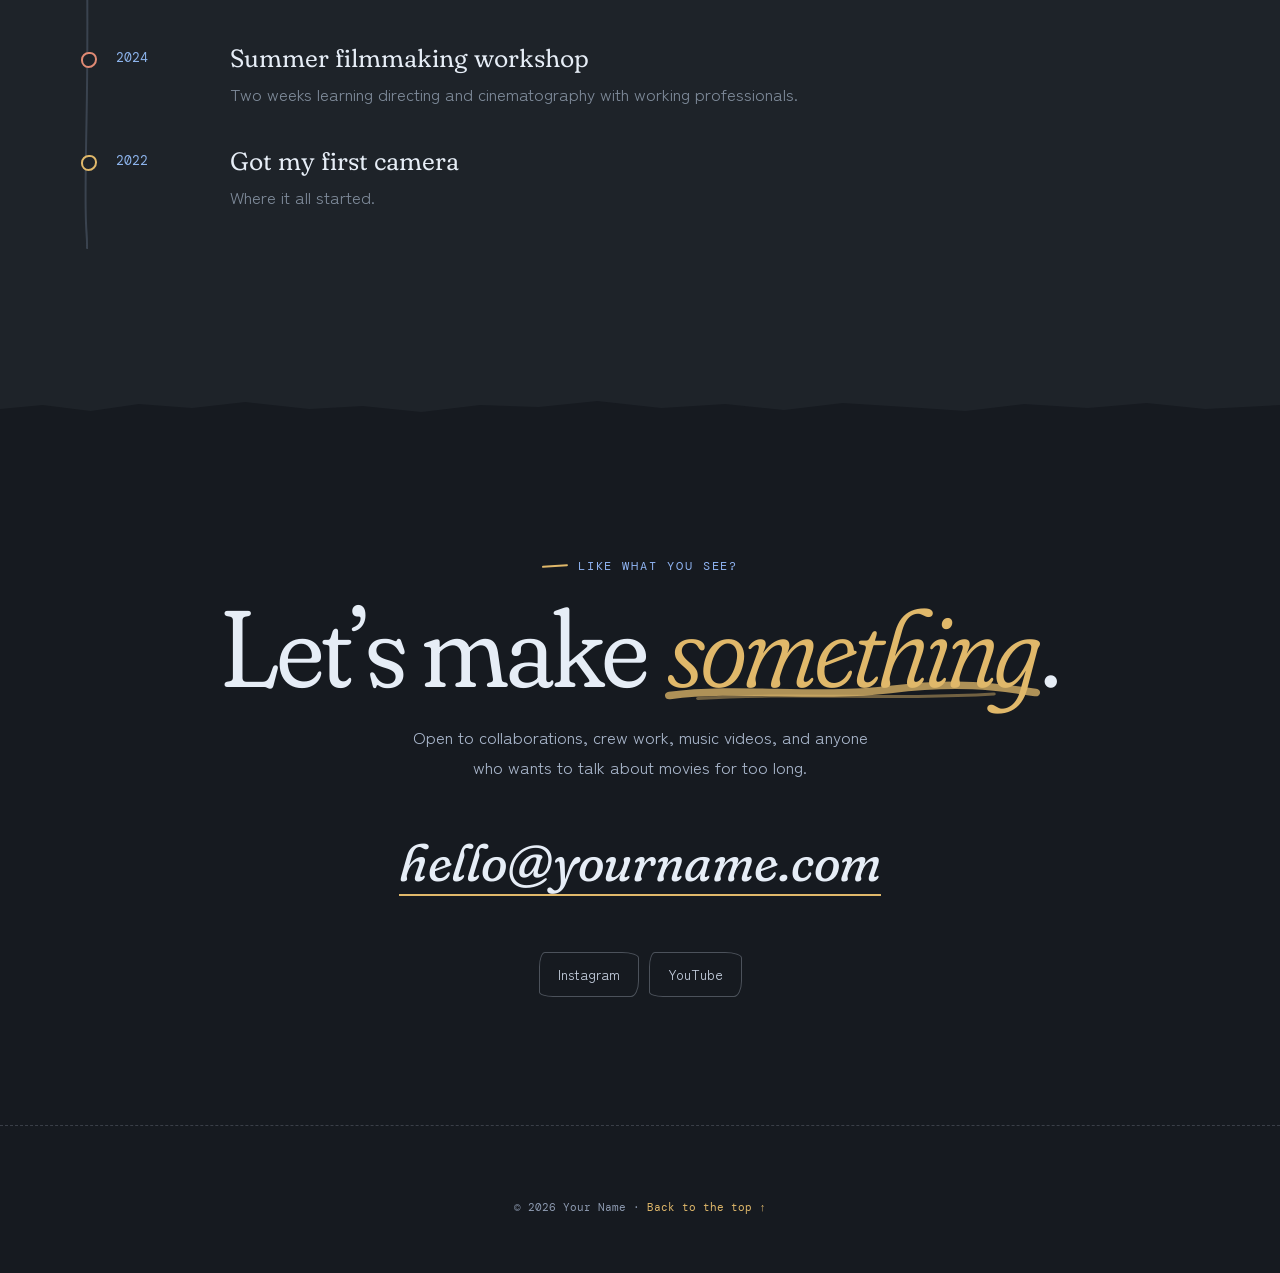
==== commit e95ccd10: "Redesign: dark slate theme and reworked pages - Dark textured slate background with blue-led text, g" ====
--- a/achievements.html
+++ b/achievements.html
@@ -7,7 +7,7 @@
   <meta name="description" content="Festival selections, awards and milestones of Your Name." />
   <link rel="preconnect" href="https://fonts.googleapis.com" />
   <link rel="preconnect" href="https://fonts.gstatic.com" crossorigin />
-  <link href="https://fonts.googleapis.com/css2?family=Instrument+Serif:ital@0;1&family=Inter:wght@400;500;600&family=JetBrains+Mono:wght@400;500&display=swap" rel="stylesheet" />
+  <link href="https://fonts.googleapis.com/css2?family=Fraunces:ital,opsz,wght,SOFT,WONK@0,9..144,300..600,0..100,0..1;1,9..144,300..600,0..100,0..1&family=Zen+Kaku+Gothic+New:wght@400;500;700&family=DM+Mono:wght@400;500&display=swap" rel="stylesheet" />
   <link rel="stylesheet" href="styles.css" />
 </head>
 <body>
@@ -42,7 +42,6 @@
       <a href="vlogs.html">Vlogs</a>
       <a href="achievements.html" aria-current="page">Achievements</a>
     </nav>
-    <div class="rec" aria-hidden="true"><span class="rec__dot"></span>REC</div>
   </header>
 
   <!-- ===================== PAGE HEADER ===================== -->
@@ -51,7 +50,6 @@
     <div class="page-hero__bg" style="background-image:url('https://picsum.photos/seed/stage01/1920/1000')"></div>
     <div class="page-hero__shade"></div>
     <div class="page-hero__content">
-      <p class="slate">Reel 04 &nbsp;·&nbsp; The highlight reel</p>
       <h1><em>Achievements</em></h1>
       <!-- ✏️ Short intro -->
       <p class="page-hero__intro">Festivals, awards, and the milestones that kept me going. Every one of these started as a “what if we just tried?”</p>
@@ -61,8 +59,8 @@
   <section class="section section--tight">
     <!-- ✏️ BY THE NUMBERS -->
     <div class="stats">
-      <div class="stat reveal"><span class="stat__num">8</span><span class="stat__label">Films made</span></div>
-      <div class="stat reveal"><span class="stat__num">3</span><span class="stat__label">Festival selections</span></div>
+      <div class="stat reveal"><span class="stat__num">10</span><span class="stat__label">Films made</span></div>
+      <div class="stat reveal"><span class="stat__num">3</span><span class="stat__label">Competitions entered</span></div>
       <div class="stat reveal"><span class="stat__num">1</span><span class="stat__label">Award won</span></div>
       <div class="stat reveal"><span class="stat__num">4</span><span class="stat__label">Years behind the camera</span></div>
     </div>
@@ -113,15 +111,13 @@
   <!-- ===================== FOOTER ===================== -->
   <footer class="site-footer">
     <section class="contact" id="contact">
-      <p class="slate">Fin &nbsp;·&nbsp; EXT. ANYWHERE — DAY</p>
+      <p class="slate">Like what you see?</p>
       <h2 class="contact__title">Let’s make <em>something</em>.</h2>
       <p class="section__sub">Open to collaborations, crew work, music videos, and anyone who wants to talk about movies for too long.</p>
       <a class="contact__email" href="mailto:hello@yourname.com">hello@yourname.com</a>
       <ul class="socials">
         <li><a href="#" target="_blank" rel="noopener">Instagram</a></li>
-        <li><a href="#" target="_blank" rel="noopener">Vimeo</a></li>
         <li><a href="#" target="_blank" rel="noopener">YouTube</a></li>
-        <li><a href="#" target="_blank" rel="noopener">Letterboxd</a></li>
       </ul>
     </section>
     <div class="credits">
--- a/styles.css
+++ b/styles.css
@@ -1,23 +1,34 @@
 /* =========================================================
-   ✏️ THEME — change these colours to change the whole site
-   Orange + blue "teal & orange" cinema look
+   ✏️ THEME — change these to change the whole site
+   Wabi-sabi on dark slate stone. Text is blue-led, with its
+   split-complementary pair (soft gold + coral) as accents.
    ========================================================= */
 :root {
-  --bg: #0a0f1a;          /* page background (deep midnight blue) */
-  --bg-2: #111a2c;        /* cards / raised surfaces */
-  --bg-3: #060a12;        /* footer / darkest */
-  --line: #223250;        /* borders */
-  --ink: #f4eee6;         /* main text (warm white) */
-  --muted: #93a2bb;       /* secondary text (cool grey-blue) */
-  --accent: #ff8a3d;      /* sunset orange — main highlight */
-  --accent-2: #ffb36b;    /* lighter orange */
-  --blue: #4aa3ff;        /* electric blue — labels, details */
-  --blue-deep: #1d4ed8;   /* deep blue — glows */
-
-  --serif: "Instrument Serif", Georgia, serif;
-  --sans: "Inter", system-ui, -apple-system, sans-serif;
-  --mono: "JetBrains Mono", ui-monospace, monospace;
-
+  --bg: #1e2329;          /* page background (dark slate grey, blue undertone) */
+  --bg-2: #262c34;        /* cards / raised surfaces */
+  --bg-3: #2f3640;        /* deeper surfaces / image placeholders */
+  --line: #3a4350;        /* borders */
+  --ink: #e6edf6;         /* headings (blue-white) */
+  --ink-soft: #b3c0d0;    /* body text (soft blue-grey) */
+  --muted: #7e8a99;       /* secondary text */
+  --blue: #8db4ec;        /* main accent — soft sky blue */
+  --blue-soft: rgba(141,180,236,.14); /* blue wash */
+  --gold: #e0b86a;        /* split-complement #1 — soft gold */
+  --coral: #e08a74;       /* split-complement #2 — muted coral */
+  --coral-soft: rgba(224,138,116,.16); /* coral wash */
+  --on-accent: #161a20;   /* text on gold/blue buttons */
+  --footer: #161a20;      /* footer (deepest slate) */
+
+  --serif: "Fraunces", Georgia, serif;
+  --sans: "Zen Kaku Gothic New", system-ui, -apple-system, sans-serif;
+  --mono: "DM Mono", ui-monospace, monospace;
+
+  /* hand-cut, slightly uneven corners */
+  --r1: 14px 5px 18px 7px / 7px 16px 6px 15px;
+  --r2: 6px 17px 8px 14px / 15px 6px 16px 5px;
+  --r3: 22px 9px 26px 11px / 12px 24px 10px 22px;
+
+  --shadow: 0 1px 2px rgba(0,0,0,.25), 0 16px 36px -14px rgba(0,0,0,.55);
   --pad: clamp(16px, 5vw, 72px);
   --max: 1240px;
 }
@@ -26,75 +37,108 @@
 html { scroll-behavior: smooth; }
 body {
   margin: 0;
-  background: var(--bg);
-  color: var(--ink);
+  /* stone-like texture: soft blue light pooling over dark slate */
+  background:
+    radial-gradient(ellipse 70% 50% at 8% 0%, rgba(141,180,236,.09), transparent 70%),
+    radial-gradient(ellipse 60% 45% at 95% 55%, rgba(141,180,236,.06), transparent 70%),
+    radial-gradient(ellipse 50% 40% at 30% 100%, rgba(224,184,106,.035), transparent 70%),
+    var(--bg);
+  background-attachment: fixed;
+  color: var(--ink-soft);
   font-family: var(--sans);
   font-size: 17px;
-  line-height: 1.65;
+  line-height: 1.75;
   -webkit-font-smoothing: antialiased;
   overflow-x: hidden;
 }
 img { max-width: 100%; display: block; }
 a { color: inherit; }
-em { font-style: italic; color: var(--accent); }
+em { font-style: italic; color: var(--blue); }
 button { font: inherit; color: inherit; cursor: pointer; }
-::selection { background: var(--accent); color: var(--bg); }
-
-/* ---------- film grain overlay ---------- */
+::selection { background: var(--gold); color: var(--bg); }
+
+/* ---------- stone / washi texture overlay (fine speckle + soft mottling) ---------- */
 .grain {
-  position: fixed; inset: -50%;
+  position: fixed; inset: 0;
   pointer-events: none; z-index: 100;
-  opacity: .07;
-  background-image: url("data:image/svg+xml,%3Csvg xmlns='http://www.w3.org/2000/svg' width='200' height='200'%3E%3Cfilter id='n'%3E%3CfeTurbulence type='fractalNoise' baseFrequency='.85' numOctaves='3' stitchTiles='stitch'/%3E%3C/filter%3E%3Crect width='100%25' height='100%25' filter='url(%23n)'/%3E%3C/svg%3E");
-  animation: grain 1s steps(6) infinite;
-}
-@keyframes grain {
-  0%,100% { transform: translate(0,0); }
-  20% { transform: translate(-5%, 3%); }
-  40% { transform: translate(4%, -6%); }
-  60% { transform: translate(-3%, 7%); }
-  80% { transform: translate(6%, 2%); }
+  opacity: .5;
+  mix-blend-mode: soft-light;
+  background-image:
+    url("data:image/svg+xml,%3Csvg xmlns='http://www.w3.org/2000/svg' width='240' height='240'%3E%3Cfilter id='s'%3E%3CfeTurbulence type='fractalNoise' baseFrequency='.95' numOctaves='3' stitchTiles='stitch'/%3E%3CfeColorMatrix values='0 0 0 0 .85  0 0 0 0 .9  0 0 0 0 1  0 0 0 .5 0'/%3E%3C/filter%3E%3Crect width='100%25' height='100%25' filter='url(%23s)'/%3E%3C/svg%3E"),
+    url("data:image/svg+xml,%3Csvg xmlns='http://www.w3.org/2000/svg' width='600' height='600'%3E%3Cfilter id='m'%3E%3CfeTurbulence type='fractalNoise' baseFrequency='.012' numOctaves='4' seed='7'/%3E%3CfeColorMatrix values='0 0 0 0 .6  0 0 0 0 .7  0 0 0 0 .85  0 0 0 .35 0'/%3E%3C/filter%3E%3Crect width='100%25' height='100%25' filter='url(%23m)'/%3E%3C/svg%3E");
 }
 
 /* ---------- shared bits ---------- */
+h1, h2, h3 {
+  font-family: var(--serif);
+  font-weight: 360;
+  font-variation-settings: "SOFT" 100, "WONK" 1;
+  color: var(--ink);
+  margin: 0;
+}
+h2 {
+  font-size: clamp(40px, 6.4vw, 82px);
+  line-height: 1.02;
+  letter-spacing: -.02em;
+}
+/* brush-stroke underline under the italic word in headings */
+h1 em, h2 em {
+  font-weight: 320;
+  background-image: url("data:image/svg+xml,%3Csvg xmlns='http://www.w3.org/2000/svg' viewBox='0 0 200 20' preserveAspectRatio='none'%3E%3Cpath d='M3 13 C 40 7, 80 15, 120 9 S 180 8, 197 11' fill='none' stroke='%23e0b86a' stroke-width='5' stroke-linecap='round' opacity='.75'/%3E%3Cpath d='M18 15 C 70 11, 120 16, 175 12' fill='none' stroke='%23e0b86a' stroke-width='2' stroke-linecap='round' opacity='.45'/%3E%3C/svg%3E");
+  background-repeat: no-repeat;
+  background-size: 100% .28em;
+  background-position: 0 92%;
+  padding: 0 .04em;
+}
+
 .slate {
+  display: inline-flex; align-items: center; gap: 10px;
   font-family: var(--mono);
   font-size: 12px;
-  letter-spacing: .18em;
+  letter-spacing: .16em;
   text-transform: uppercase;
   color: var(--blue);
-  margin: 0 0 14px;
-}
-h1, h2, h3 { font-weight: 400; margin: 0; }
-h2 {
-  font-family: var(--serif);
-  font-size: clamp(42px, 7vw, 88px);
-  line-height: 1;
-  letter-spacing: -.01em;
-}
+  margin: 0 0 16px;
+}
+.slate::before {
+  content: ""; width: 26px; height: 2px; border-radius: 2px;
+  background: var(--gold);
+  transform: rotate(-4deg);
+}
+
 .section {
   padding: clamp(72px, 10vw, 140px) var(--pad);
   max-width: var(--max);
   margin: 0 auto;
 }
 .section--tight { padding-top: clamp(48px, 6vw, 80px); }
-.section__head { margin-bottom: clamp(40px, 6vw, 72px); }
+.section__head { margin-bottom: clamp(40px, 6vw, 72px); position: relative; }
 .section__sub { color: var(--muted); max-width: 52ch; margin: 18px 0 0; }
+
+/* ensō — the imperfect brush circle */
+.about .section__head::after {
+  content: ""; position: absolute; z-index: -1;
+  left: -40px; top: -60px;
+  width: 210px; height: 210px;
+  background: url("data:image/svg+xml,%3Csvg xmlns='http://www.w3.org/2000/svg' viewBox='0 0 120 120'%3E%3Cpath d='M62 14 C 92 12, 110 38, 106 66 C 102 94, 74 110, 48 104 C 22 98, 9 74, 14 48 C 18 30, 31 19, 44 15' fill='none' stroke='%238db4ec' stroke-width='7' stroke-linecap='round' opacity='.16'/%3E%3Cpath d='M60 18 C 88 17, 104 40, 101 66' fill='none' stroke='%238db4ec' stroke-width='2' stroke-linecap='round' opacity='.18'/%3E%3C/svg%3E") no-repeat center / contain;
+  transform: rotate(-12deg);
+}
+.about { position: relative; z-index: 0; }
 
 .btn {
   display: inline-flex; align-items: center; gap: 10px;
-  padding: 14px 22px;
-  border-radius: 999px;
+  padding: 14px 24px;
+  border-radius: var(--r2);
   font-size: 15px; font-weight: 500;
   text-decoration: none;
-  border: 1px solid transparent;
-  transition: transform .2s, background .2s, border-color .2s, color .2s;
+  border: 1.5px solid transparent;
+  transition: transform .25s, background .25s, border-color .25s, color .25s, box-shadow .25s;
 }
 .btn:hover { transform: translateY(-2px); }
-.btn--primary { background: var(--accent); color: #1a0d03; }
-.btn--primary:hover { background: var(--blue); color: #04101f; }
-.btn--ghost { border-color: rgba(74,163,255,.5); color: var(--ink); }
-.btn--ghost:hover { border-color: var(--blue); background: rgba(74,163,255,.12); }
+.btn--primary { background: var(--gold); color: var(--on-accent); box-shadow: 0 8px 20px -10px rgba(224,184,106,.7); }
+.btn--primary:hover { background: var(--blue); box-shadow: 0 8px 20px -10px rgba(141,180,236,.7); }
+.btn--ghost { border-color: var(--ink); color: var(--ink); background: rgba(30,35,41,.55); }
+.btn--ghost:hover { background: var(--ink); color: var(--bg); }
 .play {
   width: 0; height: 0;
   border-left: 9px solid currentColor;
@@ -103,7 +147,7 @@
 }
 
 /* reveal-on-scroll */
-.reveal { opacity: 0; transform: translateY(28px); transition: opacity .9s ease, transform .9s ease; }
+.reveal { opacity: 0; transform: translateY(22px); transition: opacity 1s ease, transform 1s ease; }
 .reveal.in { opacity: 1; transform: none; }
 
 /* ---------- nav ---------- */
@@ -111,51 +155,48 @@
   position: fixed; top: 0; left: 0; right: 0; z-index: 50;
   display: flex; align-items: center; gap: 32px;
   padding: 18px var(--pad);
-  transition: background .3s, padding .3s;
+  transition: background .3s, padding .3s, box-shadow .3s;
 }
 .nav.scrolled {
-  background: rgba(10,15,26,.82);
-  backdrop-filter: blur(12px);
-  -webkit-backdrop-filter: blur(12px);
+  background: rgba(30,35,41,.9);
+  backdrop-filter: blur(10px);
+  -webkit-backdrop-filter: blur(10px);
   padding-top: 12px; padding-bottom: 12px;
-  border-bottom: 1px solid var(--line);
-}
+  box-shadow: 0 1px 0 var(--line);
+}
+/* logo with a little hanko (seal stamp) */
 .nav__logo {
+  display: inline-flex; align-items: center;
   font-family: var(--serif);
-  font-size: 26px;
+  font-variation-settings: "SOFT" 100, "WONK" 1;
+  font-size: 24px; color: var(--ink);
   text-decoration: none;
   margin-right: auto;
 }
-.nav__logo span { color: var(--accent); }
-.nav__links { display: flex; gap: 28px; }
+.nav__logo::before {
+  content: ""; width: 22px; height: 22px; margin-right: 12px;
+  background: var(--coral);
+  border-radius: 4px 7px 3px 6px;
+  transform: rotate(-6deg);
+  box-shadow: inset 0 0 0 3px var(--coral), inset 0 0 0 5px rgba(30,35,41,.55);
+}
+.nav__logo span { color: var(--gold); }
+.nav__links { display: flex; gap: 30px; }
 .nav__links a {
   position: relative;
-  font-size: 14px; text-decoration: none; color: var(--muted);
+  font-size: 15px; text-decoration: none; color: var(--ink-soft);
   transition: color .2s;
 }
-.nav__links a:hover { color: var(--ink); }
+.nav__links a:hover { color: var(--blue); }
 .nav__links a[aria-current="page"] { color: var(--ink); }
 .nav__links a[aria-current="page"]::after {
-  content: ""; position: absolute; left: 0; right: 0; bottom: -6px;
-  height: 2px; border-radius: 2px;
-  background: linear-gradient(90deg, var(--accent), var(--blue));
-}
-.rec {
-  display: flex; align-items: center; gap: 8px;
-  font-family: var(--mono); font-size: 11px; letter-spacing: .15em;
-  color: var(--muted);
-}
-.rec__dot {
-  width: 8px; height: 8px; border-radius: 50%;
-  background: var(--accent);
-  box-shadow: 0 0 10px var(--accent);
-  animation: blink 1.4s infinite;
-}
-@keyframes blink { 50% { opacity: .15; } }
+  content: ""; position: absolute; left: -2px; right: -2px; bottom: -4px; height: 6px;
+  background: url("data:image/svg+xml,%3Csvg xmlns='http://www.w3.org/2000/svg' viewBox='0 0 100 10' preserveAspectRatio='none'%3E%3Cpath d='M2 6 C 30 2, 60 8, 98 4' fill='none' stroke='%23e0b86a' stroke-width='3' stroke-linecap='round'/%3E%3C/svg%3E") no-repeat center / 100% 100%;
+}
 .nav__toggle {
   display: none;
-  background: none; border: 1px solid var(--line); border-radius: 999px;
-  padding: 6px 14px; font-size: 13px;
+  background: var(--bg); border: 1.5px solid var(--ink); border-radius: var(--r2);
+  padding: 5px 14px; font-size: 13px; color: var(--ink);
 }
 
 /* ---------- home hero ---------- */
@@ -163,354 +204,637 @@
   position: relative;
   min-height: 100vh; min-height: 100svh;
   display: flex; align-items: flex-end;
-  padding: 0 var(--pad) clamp(110px, 16vh, 170px);
+  padding: 0 var(--pad) clamp(100px, 14vh, 150px);
   overflow: hidden;
 }
-.hero__bg, .page-hero__bg {
-  position: absolute; inset: -5%;
+.hero__bg, .page-hero__bg, .page-hero__video {
+  position: absolute; inset: -4%;
   background-size: cover; background-position: center;
-  filter: saturate(.8) contrast(1.05);
-  animation: slowzoom 24s ease-out forwards;
-}
-@keyframes slowzoom { from { transform: scale(1.12); } to { transform: scale(1); } }
+  filter: saturate(.85) brightness(.9);
+  animation: slowzoom 26s ease-out forwards;
+}
+.page-hero__video { width: 108%; height: 108%; object-fit: cover; animation: none; }
+@keyframes slowzoom { from { transform: scale(1.1); } to { transform: scale(1); } }
 .hero__shade, .page-hero__shade {
   position: absolute; inset: 0;
   background:
-    radial-gradient(ellipse at 15% 90%, rgba(255,138,61,.30), transparent 55%),
-    radial-gradient(ellipse at 90% 10%, rgba(29,78,216,.40), transparent 55%),
-    linear-gradient(180deg, rgba(10,15,26,.35) 0%, rgba(10,15,26,.15) 40%, rgba(10,15,26,.95) 100%);
-}
+    linear-gradient(180deg, rgba(30,35,41,.75) 0%, rgba(30,35,41,0) 22%),
+    linear-gradient(0deg, var(--bg) 0%, rgba(30,35,41,.95) 28%, rgba(30,35,41,.7) 52%, rgba(30,35,41,0) 78%),
+    radial-gradient(ellipse at 100% 0%, rgba(141,180,236,.22), transparent 55%),
+    radial-gradient(ellipse at 0% 100%, rgba(224,184,106,.18), transparent 50%);
+}
+/* paper curtains that open on load */
 .letterbox {
-  position: absolute; left: 0; right: 0; height: 7vh;
-  background: #000; z-index: 2;
+  position: absolute; left: 0; right: 0; height: 0;
+  background: var(--bg); z-index: 2;
   animation: letterbox 1.6s cubic-bezier(.7,0,.2,1) forwards;
 }
 .letterbox--top { top: 0; }
 .letterbox--bottom { bottom: 0; }
-@keyframes letterbox { from { height: 50vh; } to { height: 7vh; } }
+@keyframes letterbox { from { height: 50vh; } to { height: 0; } }
 
 .hero .slate, .page-hero .slate {
-  color: #9fd0ff;
-  text-shadow: 0 1px 10px rgba(0,0,0,.85), 0 0 2px rgba(0,0,0,.6);
+  background: rgba(30,35,41,.88);
+  padding: 5px 12px 5px 10px;
+  border-radius: var(--r2);
 }
 .hero__content { position: relative; z-index: 3; max-width: 900px; }
 .hero__title {
+  font-size: clamp(76px, 15vw, 220px);
+  line-height: .9;
+  letter-spacing: -.04em;
+  margin-bottom: clamp(20px, 3vw, 34px);
+}
+.hero__tagline {
   font-family: var(--serif);
-  font-size: clamp(64px, 14vw, 190px);
-  line-height: .88;
-  letter-spacing: -.02em;
-  margin-bottom: 24px;
-}
-.hero__tagline {
-  font-size: clamp(17px, 2vw, 21px);
-  color: rgba(244,238,230,.85);
-  margin: 0 0 34px;
-  max-width: 46ch;
-}
-.hero__actions { display: flex; flex-wrap: wrap; gap: 14px; }
-.hero__meta {
-  position: absolute; z-index: 3;
-  left: var(--pad); right: var(--pad); bottom: calc(7vh + 18px);
-  display: flex; justify-content: space-between;
-  font-family: var(--mono); font-size: 11px; letter-spacing: .14em;
-  color: rgba(244,238,230,.55);
-}
-.timecode { color: var(--blue); }
+  font-variation-settings: "SOFT" 100, "WONK" 1;
+  font-weight: 340;
+  font-size: clamp(22px, 2.9vw, 34px);
+  line-height: 1.3;
+  color: var(--ink);
+  margin: 0;
+  max-width: 30ch;
+  padding-left: clamp(14px, 1.6vw, 22px);
+  border-left: 2px solid var(--gold);
+}
+@keyframes fadein { to { opacity: 1; } }
 
 /* intro sequence */
-.hero__content > *, .page-hero__content > * { opacity: 0; animation: rise 1s ease forwards; }
-.hero__content > :nth-child(1) { animation-delay: 1.2s; }
-.hero__content > :nth-child(2) { animation-delay: 1.4s; }
-.hero__content > :nth-child(3) { animation-delay: 1.6s; }
-.hero__content > :nth-child(4) { animation-delay: 1.8s; }
+.hero__content > *, .page-hero__content > * { opacity: 0; animation: rise 1.1s ease forwards; }
+.hero__content > :nth-child(1) { animation-delay: 1.1s; }
+.hero__content > :nth-child(2) { animation-delay: 1.3s; }
+.hero__content > :nth-child(3) { animation-delay: 1.5s; }
+.hero__content > :nth-child(4) { animation-delay: 1.7s; }
 .page-hero__content > :nth-child(1) { animation-delay: .1s; }
 .page-hero__content > :nth-child(2) { animation-delay: .25s; }
 .page-hero__content > :nth-child(3) { animation-delay: .4s; }
-@keyframes rise { from { opacity: 0; transform: translateY(24px); } to { opacity: 1; transform: none; } }
+@keyframes rise { from { opacity: 0; transform: translateY(20px); } to { opacity: 1; transform: none; } }
 
 /* ---------- inner page hero ---------- */
 .page-hero {
   position: relative; overflow: hidden;
-  min-height: 62vh;
+  min-height: 64vh;
   display: flex; align-items: flex-end;
-  padding: 140px var(--pad) clamp(48px, 7vw, 80px);
+  padding: 140px var(--pad) clamp(40px, 6vw, 72px);
 }
 .page-hero__content { position: relative; z-index: 2; max-width: var(--max); width: 100%; margin: 0 auto; }
 .page-hero h1 {
-  font-family: var(--serif);
-  font-size: clamp(60px, 11vw, 150px);
-  line-height: .9; letter-spacing: -.02em;
+  font-size: clamp(58px, 10vw, 140px);
+  line-height: .95; letter-spacing: -.035em;
 }
 .page-hero__intro {
-  color: rgba(244,238,230,.85);
+  color: var(--ink-soft);
   font-size: clamp(17px, 2vw, 20px);
-  max-width: 54ch; margin: 20px 0 0;
+  max-width: 54ch; margin: 18px 0 0;
 }
 
 /* ---------- about ---------- */
 .about__grid {
   display: grid;
   grid-template-columns: minmax(0, 5fr) minmax(0, 7fr);
-  gap: clamp(32px, 6vw, 80px);
+  gap: clamp(32px, 6vw, 88px);
   align-items: start;
 }
 .about__photo { margin: 0; position: sticky; top: 100px; }
-.about__photo img {
-  border-radius: 4px;
-  aspect-ratio: 7 / 9; object-fit: cover; width: 100%;
-  box-shadow: -18px 18px 0 -2px rgba(255,138,61,.25), 18px -18px 0 -2px rgba(74,163,255,.2);
-}
+
+/* the photo "deck": click to fan the 3 photos out like a hand of cards */
+.deck {
+  position: relative; display: block; width: 100%;
+  aspect-ratio: 7 / 9;
+  padding: 0; border: 0; background: none;
+}
+.deck__card {
+  position: absolute; inset: 0;
+  width: 100%; height: 100%; object-fit: cover;
+  border-radius: var(--r3);
+  background: var(--bg-3);
+  box-shadow: var(--shadow);
+  transform-origin: 50% 100%;
+  transition: transform .75s cubic-bezier(.2,.85,.25,1.1), box-shadow .4s, filter .4s;
+}
+/* script.js gives each photo a data-pos: front (on top), left or right (behind) */
+/* stacked: the two behind peek out from under the top photo */
+.deck__card[data-pos="front"] { z-index: 3; transform: translateY(-7.5%) rotate(-1.2deg) scale(.85); box-shadow: var(--shadow), 16px 16px 0 -2px var(--blue-soft); }
+.deck__card[data-pos="right"] { z-index: 2; transform: translateY(-7.5%) rotate(3deg) translate(4%, -1%) scale(.85); filter: brightness(.7); }
+.deck__card[data-pos="left"]  { z-index: 1; transform: translateY(-7.5%) rotate(-5deg) translate(-4%, 1%) scale(.85); filter: brightness(.55); }
+.deck:hover .deck__card[data-pos="right"] { transform: translateY(-7.5%) rotate(5deg) translate(7%, -2%) scale(.85); }
+.deck:hover .deck__card[data-pos="left"]  { transform: translateY(-7.5%) rotate(-8deg) translate(-7%, 1%) scale(.85); }
+
+/* fanned out: the chosen photo sits big in front, the other two tucked behind it */
+.deck[aria-expanded="true"] .deck__card[data-pos="front"] { z-index: 3; transform: translateY(-12%) scale(.72); box-shadow: var(--shadow); }
+.deck[aria-expanded="true"] .deck__card[data-pos="left"]  { z-index: 1; transform: translate(-10%, -16%) rotate(-6deg) scale(.62); filter: brightness(.72); }
+.deck[aria-expanded="true"] .deck__card[data-pos="right"] { z-index: 2; transform: translate(10%, -16%) rotate(6deg) scale(.62); filter: brightness(.72); }
+.deck[aria-expanded="true"] .deck__card[data-pos="left"]:hover  { transform: translate(-11%, -20%) rotate(-7deg) scale(.63); filter: brightness(.95); }
+.deck[aria-expanded="true"] .deck__card[data-pos="right"]:hover { transform: translate(11%, -20%) rotate(7deg) scale(.63); filter: brightness(.95); }
+.deck:focus-visible { outline: 2px dashed var(--gold); outline-offset: 10px; border-radius: var(--r3); }
+.deck__hint {
+  font-family: var(--mono); font-size: 11px; letter-spacing: .14em; text-transform: uppercase;
+  color: var(--blue); margin: 8px 0 0; padding-left: 8px;
+}
+.deck__hint::before { content: "\2726\00a0\00a0"; color: var(--gold); }
 .about__photo figcaption {
-  font-family: var(--mono); font-size: 12px; color: var(--muted);
-  margin-top: 22px;
-}
-.about__text p { margin: 0 0 20px; color: rgba(244,238,230,.82); }
+  font-family: var(--serif); font-style: italic; font-size: 17px;
+  color: var(--muted);
+  margin-top: 22px; padding-left: 8px;
+}
+.about__text p { margin: 0 0 20px; }
 .about__text .lead {
   font-family: var(--serif);
-  font-size: clamp(26px, 3vw, 34px);
-  line-height: 1.25;
+  font-variation-settings: "SOFT" 100, "WONK" 1;
+  font-weight: 340;
+  font-size: clamp(25px, 2.8vw, 32px);
+  line-height: 1.35;
   color: var(--ink);
 }
-.cards { display: grid; grid-template-columns: 1fr 1fr; gap: 18px; margin-top: 36px; }
-.card {
+/* ---------- skills (home) ---------- */
+.skills { margin-top: clamp(80px, 11vw, 140px); }
+.skills__head { margin-bottom: clamp(32px, 5vw, 56px); }
+.skills__title { font-size: clamp(36px, 5.2vw, 64px); }
+.skills__grid {
+  list-style: none; margin: 0; padding: 0;
+  display: grid; grid-template-columns: repeat(3, minmax(0, 1fr)); gap: 18px;
+}
+.skill {
+  position: relative;
   background: var(--bg-2);
   border: 1px solid var(--line);
-  border-radius: 10px;
-  padding: 24px;
-}
-.card__label {
-  font-family: var(--mono); font-size: 11px; letter-spacing: .16em;
-  text-transform: uppercase; color: var(--accent);
-  margin-bottom: 14px;
-}
-.card__label--spaced { margin-top: 26px; }
-.kv, .chips, .facts { list-style: none; margin: 0; padding: 0; }
-.kv li { padding: 10px 0; border-top: 1px solid var(--line); font-size: 15px; }
-.kv li:first-child { border-top: 0; padding-top: 0; }
-.kv span {
-  display: block;
-  font-family: var(--mono); font-size: 11px; color: var(--blue);
-  text-transform: uppercase; letter-spacing: .1em;
-}
-.chips { display: flex; flex-wrap: wrap; gap: 8px; }
-.chips li {
-  font-family: var(--serif); font-style: italic; font-size: 18px;
-  padding: 3px 12px; border: 1px solid var(--line); border-radius: 999px;
-}
-.facts li { font-size: 15px; padding: 4px 0; }
+  border-radius: var(--r1);
+  padding: 28px 26px 24px;
+  transition: transform .35s ease, border-color .35s;
+}
+.skill:nth-child(3n+2) { border-radius: var(--r2); }
+.skill:nth-child(3n) { border-radius: var(--r3); }
+.skill:hover { transform: translateY(-4px) rotate(-.4deg); border-color: rgba(141,180,236,.45); }
+.skill__num { font-family: var(--mono); font-size: 12px; letter-spacing: .14em; color: var(--blue); }
+.skill:nth-child(3n+2) .skill__num { color: var(--gold); }
+.skill:nth-child(3n) .skill__num { color: var(--coral); }
+.skill h3 { font-size: clamp(24px, 2.4vw, 30px); line-height: 1.15; margin: 10px 0; }
+.skill > p { font-size: 15px; line-height: 1.65; margin: 0 0 18px; }
+.skill__tools { list-style: none; margin: 0; padding: 0; display: flex; flex-wrap: wrap; gap: 6px; }
+.skill__tools li {
+  font-family: var(--mono); font-size: 11px; letter-spacing: .06em;
+  color: var(--ink); padding: 3px 10px;
+  background: var(--blue-soft); border-radius: var(--r2);
+}
 
 /* "where to next" cards on the home page */
 .next { margin-top: clamp(64px, 9vw, 110px); }
-.next__grid { display: grid; grid-template-columns: repeat(4, minmax(0, 1fr)); gap: 16px; }
+.next__grid { display: grid; grid-template-columns: repeat(4, minmax(0, 1fr)); gap: 18px; }
 .next__card {
   position: relative; overflow: hidden;
   display: flex; flex-direction: column; justify-content: flex-end;
-  min-height: 220px; padding: 22px;
-  border-radius: 10px; border: 1px solid var(--line);
+  min-height: 240px; padding: 22px;
+  border-radius: var(--r1);
   text-decoration: none;
   background-size: cover; background-position: center;
   isolation: isolate;
-}
+  box-shadow: var(--shadow);
+  transition: transform .4s ease;
+}
+.next__card:nth-child(even) { border-radius: var(--r2); }
+.next__card:hover { transform: translateY(-4px) rotate(-.5deg); }
 .next__card::before {
   content: ""; position: absolute; inset: 0; z-index: -1;
-  background: linear-gradient(180deg, rgba(10,15,26,.1), rgba(10,15,26,.92));
+  background: linear-gradient(180deg, rgba(30,35,41,0) 30%, rgba(30,35,41,.95) 85%);
   transition: background .4s;
 }
-.next__card:hover::before {
-  background: linear-gradient(180deg, rgba(255,138,61,.25), rgba(10,15,26,.92));
-}
 .next__card span { font-family: var(--mono); font-size: 11px; letter-spacing: .16em; text-transform: uppercase; color: var(--blue); }
-.next__card strong { font-family: var(--serif); font-weight: 400; font-size: 32px; line-height: 1.1; }
-.next__card strong::after { content: " →"; color: var(--accent); transition: margin .3s; }
+.next__card strong {
+  display: flex; justify-content: space-between; align-items: baseline; gap: 10px;
+  font-family: var(--serif); font-variation-settings: "SOFT" 100, "WONK" 1;
+  font-weight: 380; font-size: clamp(20px, 1.9vw, 26px); line-height: 1.1; color: var(--ink); white-space: nowrap;
+}
+.next__card strong::after { content: "→"; flex: none; color: var(--gold); transition: margin .3s; }
 .next__card:hover strong::after { margin-left: 6px; }
 
 /* ---------- filters (films + photography) ---------- */
-.toolbar { display: flex; flex-wrap: wrap; align-items: center; justify-content: space-between; gap: 16px; margin-bottom: 40px; }
+.toolbar { display: flex; flex-wrap: wrap; align-items: center; justify-content: space-between; gap: 16px; margin-bottom: 44px; }
 .filters { display: flex; flex-wrap: wrap; gap: 8px; }
 .filter {
-  background: none; border: 1px solid var(--line); border-radius: 999px;
-  padding: 8px 16px; font-size: 14px; color: var(--muted);
+  background: transparent; border: 1.5px solid var(--line); border-radius: var(--r2);
+  padding: 7px 16px; font-size: 14px; color: var(--ink-soft);
   transition: all .2s;
 }
-.filter:hover { color: var(--ink); border-color: var(--blue); }
-.filter.is-active { background: var(--accent); color: #1a0d03; border-color: var(--accent); }
+.filter:hover { color: var(--blue); border-color: var(--blue); }
+.filter.is-active { background: var(--blue); color: var(--on-accent); border-color: var(--blue); }
 .count { font-family: var(--mono); font-size: 12px; color: var(--muted); }
 
 /* ---------- films ---------- */
 .featured {
   display: grid; grid-template-columns: minmax(0, 7fr) minmax(0, 5fr);
-  gap: clamp(24px, 4vw, 56px); align-items: center;
-  margin-bottom: clamp(56px, 8vw, 96px);
+  gap: clamp(24px, 4vw, 60px); align-items: center;
+  margin-bottom: clamp(56px, 8vw, 100px);
 }
 .featured__media, .film__poster, .vlog__thumb {
-  position: relative; overflow: hidden; border-radius: 6px;
-  cursor: pointer; background: var(--bg-2);
+  position: relative; overflow: hidden; border-radius: var(--r1);
+  cursor: pointer; background: var(--bg-3);
   border: 0; padding: 0; width: 100%; display: block;
-}
-.featured__media img { aspect-ratio: 16/9; object-fit: cover; width: 100%; transition: transform .8s ease; }
-.featured__media:hover img, .film__poster:hover img, .vlog__thumb:hover img { transform: scale(1.04); }
-.featured h3 { font-family: var(--serif); font-size: clamp(40px, 5vw, 60px); line-height: 1; margin: 6px 0 10px; }
-.featured p { color: rgba(244,238,230,.82); margin: 0 0 18px; }
-.featured .note { font-family: var(--serif); font-style: italic; font-size: 20px; color: var(--muted); }
-.tag { font-family: var(--mono); font-size: 11px; letter-spacing: .16em; text-transform: uppercase; color: var(--accent) !important; margin: 0 !important; }
-.meta { font-family: var(--mono); font-size: 12px; color: var(--muted) !important; letter-spacing: .04em; }
+  box-shadow: var(--shadow);
+}
+.featured__media { border-radius: var(--r3); }
+.film:nth-child(even) .film__poster, .vlog:nth-child(even) .vlog__thumb { border-radius: var(--r2); }
+.featured__media img { aspect-ratio: 16/9; object-fit: cover; width: 100%; transition: transform 1s ease; }
+.featured__media:hover img, .film__poster:hover img, .vlog__thumb:hover img { transform: scale(1.035); }
+.featured h3 { font-size: clamp(40px, 5vw, 60px); line-height: 1; letter-spacing: -.02em; margin: 8px 0 12px; }
+.featured p { margin: 0 0 18px; }
+.featured .note {
+  font-family: var(--serif); font-style: italic; font-size: 19px; color: var(--muted);
+  border-left: 2px solid var(--gold); padding-left: 14px;
+}
+.tag { font-family: var(--mono); font-size: 11px; letter-spacing: .16em; text-transform: uppercase; color: var(--gold) !important; margin: 0 !important; }
+.meta { font-family: var(--mono); font-size: 12px; color: var(--muted) !important; letter-spacing: .03em; }
 
 .play-big {
   position: absolute; left: 50%; top: 50%;
   width: 72px; height: 72px; margin: -36px 0 0 -36px;
-  border-radius: 50%;
-  background: rgba(10,15,26,.55);
-  border: 1px solid rgba(244,238,230,.5);
-  backdrop-filter: blur(6px);
+  border-radius: 48% 52% 50% 50% / 52% 48% 52% 48%;
+  background: rgba(30,35,41,.92);
+  box-shadow: 0 6px 18px -6px rgba(0,0,0,.35);
   transition: transform .3s, background .3s, opacity .3s;
 }
 .play-big::after {
   content: ""; position: absolute; left: 29px; top: 24px;
-  border-left: 18px solid var(--ink);
+  border-left: 18px solid var(--gold);
   border-top: 12px solid transparent; border-bottom: 12px solid transparent;
+  transition: border-color .3s;
 }
 .featured__media:hover .play-big, .film__poster:hover .play-big, .vlog__thumb:hover .play-big {
-  transform: scale(1.1); background: var(--accent); border-color: var(--accent);
-}
-
-.film-grid { display: grid; grid-template-columns: repeat(4, minmax(0, 1fr)); gap: 28px; }
-.film__poster img { aspect-ratio: 2/3; object-fit: cover; width: 100%; transition: transform .8s ease; }
-.film__poster .play-big { opacity: 0; }
-.film__poster:hover .play-big, .film__poster:focus-visible .play-big { opacity: 1; }
-.film h3 { font-family: var(--serif); font-size: 28px; margin: 16px 0 4px; }
-.film .meta { margin: 0 0 8px; }
-.film p:last-child { font-size: 15px; color: rgba(244,238,230,.75); margin: 0; }
+  transform: scale(1.1) rotate(-6deg); background: var(--blue);
+}
+.featured__media:hover .play-big::after, .film__poster:hover .play-big::after, .vlog__thumb:hover .play-big::after {
+  border-left-color: var(--on-accent);
+}
+
+/* video players on the films page (click to play in place) */
+.player {
+  position: relative; width: 100%; aspect-ratio: 16 / 9;
+  background: #0f1216; overflow: hidden;
+}
+.player img { position: absolute; inset: 0; width: 100%; height: 100%; object-fit: cover; transition: transform 1.2s ease, filter .6s; }
+.player:hover img { transform: scale(1.02); }
+.player iframe { position: absolute; inset: 0; width: 100%; height: 100%; border: 0; }
+.player__play {
+  position: absolute; inset: 0; z-index: 2;
+  background: none; border: 0; padding: 0; width: 100%;
+}
+.player__play .play-big { width: 96px; height: 96px; margin: -48px 0 0 -48px; }
+.player__play .play-big::after { left: 38px; top: 32px; border-left-width: 24px; border-top-width: 16px; border-bottom-width: 16px; }
+.player__play:hover .play-big { transform: scale(1.1) rotate(-6deg); background: var(--blue); }
+.player__play:hover .play-big::after { border-left-color: var(--on-accent); }
+.player__empty {
+  position: absolute; inset: 0; z-index: 3;
+  display: flex; flex-direction: column; align-items: center; justify-content: center; text-align: center;
+  background: rgba(15,18,22,.88); padding: 24px; color: var(--muted);
+}
+.player__empty strong { font-family: var(--serif); font-weight: 360; font-size: clamp(24px, 3vw, 36px); color: var(--ink); }
+
+/* showreel: full width at the top, with a cinematic caption */
+.reel { padding-top: 68px; }
+.player--full { aspect-ratio: auto; height: min(56.25vw, calc(100vh - 68px)); height: min(56.25vw, calc(100svh - 68px)); min-height: 320px; }
+.player--full img { filter: brightness(.72) saturate(.9); }
+.player--full:hover img { filter: brightness(.85) saturate(.95); }
+.player--full::after {
+  content: ""; position: absolute; inset: 0; z-index: 1; pointer-events: none;
+  background:
+    linear-gradient(0deg, var(--bg) 0%, rgba(30,35,41,.55) 22%, transparent 50%),
+    linear-gradient(90deg, rgba(30,35,41,.55), transparent 45%);
+}
+.reel__caption {
+  position: absolute; z-index: 2; pointer-events: none;
+  left: var(--pad); bottom: clamp(28px, 6vw, 80px); right: var(--pad);
+}
+.reel__title {
+  font-family: var(--serif); font-variation-settings: "SOFT" 100, "WONK" 1; font-weight: 340;
+  font-size: clamp(52px, 9vw, 140px); line-height: .9; letter-spacing: -.035em;
+  color: var(--ink); margin: 8px 0 12px;
+}
+.reel__title em {
+  font-weight: 320;
+  background-image: url("data:image/svg+xml,%3Csvg xmlns='http://www.w3.org/2000/svg' viewBox='0 0 200 20' preserveAspectRatio='none'%3E%3Cpath d='M3 13 C 40 7, 80 15, 120 9 S 180 8, 197 11' fill='none' stroke='%23e0b86a' stroke-width='5' stroke-linecap='round' opacity='.75'/%3E%3C/svg%3E");
+  background-repeat: no-repeat; background-size: 100% .28em; background-position: 0 92%;
+}
+.reel__meta { font-family: var(--mono); font-size: 12px; letter-spacing: .1em; text-transform: uppercase; color: var(--ink-soft); margin: 0; }
+
+/* latest project: framed inside the page, description underneath */
+.latest .section__head { margin-bottom: 20px; }
+.player--framed { border-radius: var(--r3); box-shadow: var(--shadow), 18px 18px 0 -2px var(--blue-soft); }
+.player--framed iframe { border-radius: inherit; }
+
+.latest__info {
+  margin-top: clamp(28px, 4vw, 48px);
+  display: grid; grid-template-columns: minmax(0, 7fr) minmax(0, 4fr);
+  gap: clamp(28px, 5vw, 80px); align-items: start;
+}
+.latest__title { font-size: clamp(48px, 7vw, 96px); line-height: .95; letter-spacing: -.03em; margin: 10px 0 14px; }
+.latest__desc {
+  font-family: var(--serif); font-variation-settings: "SOFT" 100, "WONK" 1; font-weight: 340;
+  font-size: clamp(20px, 2.2vw, 26px); line-height: 1.4; color: var(--ink);
+  margin: 18px 0 22px; max-width: 40ch;
+}
+.note {
+  font-family: var(--serif); font-style: italic; font-size: 19px; color: var(--muted);
+  border-left: 2px solid var(--gold); padding-left: 14px; margin: 0;
+}
+
+/* label / value pairs (role, logline …) */
+.facts-list { margin: 0; display: grid; gap: 0; }
+.facts-list > div { padding: 12px 0; border-top: 1px dashed var(--line); }
+.facts-list > div:first-child { border-top: 0; padding-top: 0; }
+.facts-list dt {
+  font-family: var(--mono); font-size: 11px; letter-spacing: .14em; text-transform: uppercase;
+  color: var(--blue); margin-bottom: 2px;
+}
+.facts-list dd { margin: 0; font-size: 15px; line-height: 1.6; color: var(--ink); }
+.latest__info .facts-list {
+  background: var(--bg-2); border: 1px solid var(--line); border-radius: var(--r1);
+  padding: 24px 26px; margin-top: 8px;
+}
+
+/* other films: video on the left, details on the right */
+.films__title { font-size: clamp(40px, 5.6vw, 72px); }
+.film-list { display: grid; }
+.film-row {
+  display: grid; grid-template-columns: minmax(0, 7fr) minmax(0, 5fr);
+  gap: clamp(24px, 4vw, 56px); align-items: center;
+  padding: clamp(32px, 4vw, 52px) 0;
+  border-top: 1px dashed var(--line);
+}
+.film-row:first-child { border-top: 0; padding-top: 0; }
+.film-row__thumb {
+  position: relative; display: block; overflow: hidden;
+  border-radius: var(--r1); background: var(--bg-3); box-shadow: var(--shadow);
+}
+.film-row:nth-child(even) .film-row__thumb { border-radius: var(--r2); }
+.film-row__thumb img { aspect-ratio: 16 / 9; width: 100%; object-fit: cover; transition: transform 1s ease; }
+.film-row__thumb:hover img { transform: scale(1.035); }
+.film-row__thumb:hover .play-big { transform: scale(1.1) rotate(-6deg); background: var(--blue); }
+.film-row__thumb:hover .play-big::after { border-left-color: var(--on-accent); }
+.film-row__info h3 { font-size: clamp(30px, 3.4vw, 44px); line-height: 1.05; letter-spacing: -.015em; margin: 8px 0 6px; }
+.film-row__info .meta { margin: 0 0 18px; }
+.film-row__link {
+  display: inline-block; margin-top: 16px;
+  font-family: var(--mono); font-size: 12px; letter-spacing: .1em; text-transform: uppercase;
+  color: var(--gold); text-decoration: none; border-bottom: 1px solid currentColor; padding-bottom: 2px;
+}
+.film-row__link:hover { color: var(--blue); }
 .is-hidden { display: none !important; }
 
 /* ---------- vlogs ---------- */
-.vlog-grid { display: grid; grid-template-columns: repeat(3, minmax(0, 1fr)); gap: 32px 28px; }
-.vlog__thumb img { aspect-ratio: 16/9; object-fit: cover; width: 100%; transition: transform .8s ease; }
+.vlog-grid { display: grid; grid-template-columns: repeat(3, minmax(0, 1fr)); gap: 36px 28px; }
+.vlog__thumb img { aspect-ratio: 16/9; object-fit: cover; width: 100%; transition: transform 1s ease; }
 .vlog__thumb .play-big { width: 56px; height: 56px; margin: -28px 0 0 -28px; }
 .vlog__thumb .play-big::after { left: 22px; top: 17px; border-left-width: 15px; border-top-width: 10px; border-bottom-width: 10px; }
-.vlog__dur {
-  position: absolute; right: 10px; bottom: 10px;
-  font-family: var(--mono); font-size: 11px;
-  padding: 2px 8px; border-radius: 4px;
-  background: rgba(6,10,18,.85); color: var(--ink);
-}
-.vlog__ep {
-  position: absolute; left: 10px; top: 10px;
-  font-family: var(--mono); font-size: 11px; letter-spacing: .1em;
-  padding: 2px 8px; border-radius: 4px;
-  background: var(--blue); color: #04101f;
-}
-.vlog h3 { font-family: var(--serif); font-size: 26px; line-height: 1.15; margin: 14px 0 4px; }
-.vlog .meta { margin: 0 0 6px; }
-.vlog p:last-child { font-size: 15px; color: rgba(244,238,230,.75); margin: 0; }
+.vlog h3 { font-size: 25px; line-height: 1.2; margin: 16px 0 0; letter-spacing: -.01em; }
+
+/* "why I vlog": a short personal letter */
+.why__inner {
+  position: relative;
+  max-width: 760px; margin: 0 auto;
+  background: var(--bg-2); border: 1px solid var(--line); border-radius: var(--r3);
+  padding: clamp(32px, 5vw, 64px) clamp(24px, 5vw, 72px);
+  box-shadow: var(--shadow);
+  transform: rotate(-.4deg);
+}
+.why__inner::before {
+  content: ""; position: absolute; top: -12px; left: 50%; width: 110px; height: 26px;
+  margin-left: -55px; transform: rotate(-3deg);
+  background: rgba(224,184,106,.28); border-radius: 2px;
+}
+.why__title { font-size: clamp(40px, 6vw, 72px); margin-bottom: 22px; }
+.why__inner p { margin: 0 0 18px; }
+.why__lead {
+  font-family: var(--serif); font-variation-settings: "SOFT" 100, "WONK" 1; font-weight: 340;
+  font-size: clamp(22px, 2.6vw, 30px); line-height: 1.35; color: var(--ink);
+}
+.why__sign {
+  font-family: var(--serif); font-style: italic; font-size: 22px; color: var(--gold);
+  margin: 28px 0 0 !important; text-align: right;
+}
+.vlogs-section { padding-top: 0; }
 
 /* ---------- photos ---------- */
-.masonry { columns: 3 280px; column-gap: 16px; }
+.masonry { columns: 3 280px; column-gap: 18px; }
 .shot {
-  margin: 0 0 16px; break-inside: avoid;
-  overflow: hidden; border-radius: 4px; cursor: zoom-in;
+  margin: 0 0 18px; break-inside: avoid;
+  overflow: hidden; border-radius: var(--r1); cursor: zoom-in;
   position: relative;
-}
-.shot img { width: 100%; transition: transform .8s ease, filter .5s; filter: saturate(.9); }
-.shot:hover img { transform: scale(1.03); filter: saturate(1.1); }
+  box-shadow: var(--shadow);
+}
+.shot:nth-child(3n+2) { border-radius: var(--r2); }
+.shot:nth-child(3n) { border-radius: var(--r3); }
+.shot img { width: 100%; transition: transform 1s ease, filter .6s; filter: saturate(.92) sepia(.06); }
+.shot:hover img { transform: scale(1.03); filter: none; }
 .shot::after {
   content: attr(data-caption);
   position: absolute; left: 0; right: 0; bottom: 0;
-  padding: 30px 14px 12px;
-  font-family: var(--mono); font-size: 11px; letter-spacing: .05em;
-  background: linear-gradient(transparent, rgba(6,10,18,.85));
-  opacity: 0; transition: opacity .3s;
-}
-.shot:hover::after { opacity: 1; }
+  padding: 34px 16px 12px;
+  font-family: var(--serif); font-style: italic; font-size: 15px; color: var(--ink);
+  background: linear-gradient(rgba(30,35,41,0), rgba(30,35,41,.95) 60%);
+  opacity: 0; transform: translateY(6px); transition: opacity .35s, transform .35s;
+}
+.shot:hover::after { opacity: 1; transform: none; }
+
+/* ---------- photography: gear + sets ---------- */
+.photo__title { font-size: clamp(36px, 5.2vw, 64px); }
+.albums-section { padding-top: 0; }
+
+.gear { display: grid; grid-template-columns: repeat(3, minmax(0, 1fr)); gap: 18px; }
+.gear__card {
+  background: var(--bg-2); border: 1px solid var(--line); border-radius: var(--r1);
+  padding: 26px 26px 22px;
+}
+.gear__card:nth-child(2) { border-radius: var(--r2); }
+.gear__card:nth-child(3) { border-radius: var(--r3); }
+.gear__type {
+  font-family: var(--mono); font-size: 11px; letter-spacing: .16em; text-transform: uppercase;
+  color: var(--blue); margin: 0 0 14px;
+}
+.gear__card:nth-child(2) .gear__type { color: var(--gold); }
+.gear__card:nth-child(3) .gear__type { color: var(--coral); }
+.gear__list { list-style: none; margin: 0; padding: 0; }
+.gear__list li { padding: 12px 0; border-top: 1px dashed var(--line); }
+.gear__list li:first-child { border-top: 0; padding-top: 0; }
+.gear__list strong {
+  display: block; font-family: var(--serif); font-variation-settings: "SOFT" 100, "WONK" 1;
+  font-weight: 380; font-size: clamp(21px, 2vw, 25px); line-height: 1.2; color: var(--ink);
+}
+.gear__list span { display: block; font-size: 14px; color: var(--muted); margin-top: 4px; }
+
+/* set covers: two big on top, three below */
+.albums { display: grid; grid-template-columns: repeat(6, minmax(0, 1fr)); gap: 18px; }
+.album {
+  grid-column: span 2;
+  position: relative; overflow: hidden; isolation: isolate;
+  display: flex; flex-direction: column; justify-content: flex-end;
+  aspect-ratio: 4 / 3; padding: 22px 24px;
+  border-radius: var(--r1); text-decoration: none;
+  background: var(--bg-3); box-shadow: var(--shadow);
+}
+.album:nth-child(-n+2) { grid-column: span 3; aspect-ratio: 16 / 10; }
+.album:nth-child(even) { border-radius: var(--r2); }
+.album img {
+  position: absolute; inset: 0; z-index: -2; width: 100%; height: 100%; object-fit: cover;
+  transition: transform 1s ease, filter .6s; filter: brightness(.85);
+}
+.album::before {
+  content: ""; position: absolute; inset: 0; z-index: -1;
+  background: linear-gradient(180deg, rgba(30,35,41,0) 35%, rgba(30,35,41,.92) 92%);
+}
+.album:hover img { transform: scale(1.05); filter: brightness(1); }
+.album__num { font-family: var(--mono); font-size: 12px; letter-spacing: .14em; color: var(--blue); }
+.album:nth-child(3n+2) .album__num { color: var(--gold); }
+.album:nth-child(3n) .album__num { color: var(--coral); }
+.album__name {
+  font-family: var(--serif); font-variation-settings: "SOFT" 100, "WONK" 1; font-weight: 360;
+  font-size: clamp(30px, 3.6vw, 48px); line-height: 1.05; letter-spacing: -.02em; color: var(--ink);
+}
+.album__count {
+  font-family: var(--mono); font-size: 11px; letter-spacing: .14em; text-transform: uppercase;
+  color: var(--gold); margin-top: 6px; transition: letter-spacing .3s;
+}
+.album:hover .album__count { letter-spacing: .22em; }
+
+/* set pages */
+.page-hero--short { min-height: 52vh; }
+.back-link {
+  display: inline-block; margin-bottom: 14px;
+  font-family: var(--mono); font-size: 12px; letter-spacing: .12em; text-transform: uppercase;
+  color: var(--ink); text-decoration: none;
+  background: rgba(30,35,41,.88); padding: 5px 12px; border-radius: var(--r2);
+}
+.back-link:hover { color: var(--gold); }
+.more-sets { margin-top: clamp(56px, 8vw, 96px); text-align: center; }
+.more-sets ul { list-style: none; margin: 6px 0 0; padding: 0; display: flex; flex-wrap: wrap; justify-content: center; gap: 10px; }
+.more-sets a {
+  display: block; padding: 10px 22px; text-decoration: none;
+  font-family: var(--serif); font-size: 20px; color: var(--ink);
+  border: 1.5px solid var(--line); border-radius: var(--r2);
+  transition: all .2s;
+}
+.more-sets a:hover { border-color: var(--blue); color: var(--blue); }
 
 /* ---------- achievements ---------- */
 .stats {
   display: grid; grid-template-columns: repeat(4, minmax(0, 1fr));
-  gap: 16px; margin-bottom: clamp(56px, 8vw, 96px);
+  gap: 18px; margin-bottom: clamp(56px, 8vw, 100px);
 }
 .stat {
-  padding: 26px 22px; border-radius: 10px;
+  padding: 26px 24px; border-radius: var(--r1);
   border: 1px solid var(--line);
-  background: linear-gradient(160deg, rgba(74,163,255,.10), transparent 60%), var(--bg-2);
-}
-.stat__num { display: block; font-family: var(--serif); font-size: clamp(48px, 6vw, 72px); line-height: 1; color: var(--accent); }
+  background: var(--bg-2);
+}
+.stat:nth-child(even) { border-radius: var(--r2); }
+.stat__num {
+  display: block; font-family: var(--serif); font-variation-settings: "SOFT" 100, "WONK" 1;
+  font-weight: 340; font-size: clamp(50px, 6vw, 76px); line-height: 1; color: var(--blue);
+  margin-bottom: 6px;
+}
+.stat:nth-child(even) .stat__num { color: var(--coral); }
 .stat__label { font-family: var(--mono); font-size: 11px; letter-spacing: .14em; text-transform: uppercase; color: var(--muted); }
 
-.subhead { font-family: var(--serif); font-size: clamp(32px, 4vw, 48px); margin-bottom: 28px; }
+.subhead { font-size: clamp(32px, 4vw, 48px); margin-bottom: 30px; }
 
 .laurels {
   display: grid; grid-template-columns: repeat(3, minmax(0, 1fr));
-  gap: 24px; margin-bottom: clamp(56px, 8vw, 96px);
+  gap: 22px; margin-bottom: clamp(56px, 8vw, 100px);
 }
 .laurel {
   display: flex; align-items: center; justify-content: center; gap: 6px;
-  padding: 28px 12px;
-  border: 1px solid var(--line); border-radius: 10px;
-  background: radial-gradient(ellipse at 50% 120%, rgba(255,138,61,.14), transparent 70%), var(--bg-2);
-  color: var(--accent);
-}
+  padding: 30px 12px;
+  border: 1px solid var(--line); border-radius: var(--r3);
+  background: var(--bg-2);
+  color: var(--gold);
+}
+.laurel:nth-child(2) { border-radius: var(--r1); }
 .laurel__leaf { width: 34px; height: 96px; flex: none; }
 .laurel__leaf--r { transform: scaleX(-1); }
 .laurel__text { text-align: center; display: flex; flex-direction: column; gap: 2px; }
 .laurel__kind { font-family: var(--mono); font-size: 10px; letter-spacing: .18em; text-transform: uppercase; }
-.laurel__fest { font-family: var(--serif); font-size: 22px; line-height: 1.1; color: var(--ink); }
+.laurel__fest {
+  font-family: var(--serif); font-variation-settings: "SOFT" 100, "WONK" 1;
+  font-size: 22px; line-height: 1.15; color: var(--ink);
+}
 .laurel__year { font-family: var(--mono); font-size: 12px; color: var(--blue); }
 
-.timeline { list-style: none; margin: 0; padding: 0; border-left: 1px solid var(--line); }
+.timeline { list-style: none; margin: 0; padding: 0; position: relative; }
+.timeline::before {
+  content: ""; position: absolute; left: 0; top: 6px; bottom: 0; width: 6px;
+  background: url("data:image/svg+xml,%3Csvg xmlns='http://www.w3.org/2000/svg' viewBox='0 0 6 100' preserveAspectRatio='none'%3E%3Cpath d='M3 0 C 1 25, 5 50, 2.5 75 S 3.5 95, 3 100' fill='none' stroke='%233a434f' stroke-width='2'/%3E%3C/svg%3E") no-repeat center / 100% 100%;
+}
 .timeline li {
   display: grid; grid-template-columns: 90px 1fr; gap: 24px;
-  padding: 0 0 36px 28px; position: relative;
+  padding: 0 0 38px 32px; position: relative;
 }
 .timeline li::before {
-  content: ""; position: absolute; left: -5px; top: 9px;
-  width: 9px; height: 9px; border-radius: 50%;
-  background: var(--bg); border: 1px solid var(--blue);
-  box-shadow: 0 0 8px rgba(74,163,255,.6);
-}
+  content: ""; position: absolute; left: -3px; top: 9px;
+  width: 12px; height: 12px;
+  border-radius: 50% 45% 55% 48%;
+  background: var(--bg); border: 2px solid var(--gold);
+}
+.timeline li:nth-child(even)::before { border-color: var(--coral); }
 .timeline__year { font-family: var(--mono); font-size: 13px; color: var(--blue); padding-top: 4px; }
-.timeline h3 { font-family: var(--serif); font-size: 26px; line-height: 1.2; }
+.timeline h3 { font-size: 25px; line-height: 1.25; }
 .timeline p { margin: 4px 0 0; color: var(--muted); }
 
-/* ---------- footer: contact + end credits ---------- */
-.site-footer { border-top: 1px solid var(--line); background: var(--bg-3); }
+/* ---------- footer: contact + end credits (deep indigo) ---------- */
+.site-footer {
+  position: relative;
+  background: var(--footer);
+  color: #c9d3e3;
+  margin-top: 40px;
+}
+/* hand-torn top edge */
+.site-footer::before {
+  content: ""; position: absolute; left: 0; right: 0; top: -22px; height: 24px;
+  background: url("data:image/svg+xml,%3Csvg xmlns='http://www.w3.org/2000/svg' viewBox='0 0 1200 24' preserveAspectRatio='none'%3E%3Cpath d='M0 14 L40 10 L85 16 L130 9 L180 13 L230 7 L290 14 L340 11 L395 17 L450 10 L505 12 L560 6 L620 13 L680 9 L735 15 L790 8 L850 12 L905 16 L960 9 L1020 13 L1075 8 L1130 14 L1200 10 L1200 24 L0 24 Z' fill='%23161a20'/%3E%3C/svg%3E") no-repeat center / 100% 100%;
+}
+.site-footer h2 { color: var(--ink); }
+.site-footer h2 em { color: var(--gold); }
+.site-footer .slate { color: #8fb4f2; }
 .contact {
   text-align: center;
   padding: clamp(72px, 10vw, 130px) var(--pad);
   max-width: var(--max); margin: 0 auto;
 }
-.contact .section__sub { margin: 18px auto 36px; }
-.contact__title { font-size: clamp(48px, 9vw, 120px); }
+.contact .section__sub { margin: 18px auto 36px; color: #a9b6cb; }
+.contact__title { font-size: clamp(46px, 8.5vw, 112px); }
 .contact__email {
   font-family: var(--serif); font-style: italic;
-  font-size: clamp(28px, 5vw, 54px);
+  font-variation-settings: "SOFT" 100, "WONK" 1;
+  font-size: clamp(28px, 5vw, 52px);
+  color: var(--ink);
   text-decoration: none;
-  border-bottom: 1px solid var(--accent);
+  border-bottom: 2px solid var(--gold);
   transition: color .2s;
   overflow-wrap: anywhere;
 }
-.contact__email:hover { color: var(--accent); }
+.contact__email:hover { color: var(--gold); }
 .socials { list-style: none; padding: 0; margin: 44px 0 0; display: flex; flex-wrap: wrap; justify-content: center; gap: 10px; }
 .socials a {
-  display: block; padding: 10px 18px;
-  border: 1px solid var(--line); border-radius: 999px;
-  font-size: 14px; text-decoration: none; color: var(--muted);
+  display: block; padding: 9px 18px;
+  border: 1.5px solid rgba(201,211,227,.3); border-radius: var(--r2);
+  font-size: 14px; text-decoration: none; color: #c9d3e3;
   transition: all .2s;
 }
-.socials a:hover { color: #04101f; background: var(--blue); border-color: var(--blue); }
+.socials a:hover { color: var(--on-accent); background: var(--blue); border-color: var(--blue); }
 
 .credits {
-  border-top: 1px solid var(--line);
-  padding: 70px var(--pad) 60px;
+  border-top: 1px dashed rgba(201,211,227,.2);
+  padding: 64px var(--pad) 56px;
   text-align: center;
 }
-.credits__role { font-family: var(--mono); font-size: 11px; letter-spacing: .2em; text-transform: uppercase; color: var(--blue); margin: 0; }
-.credits__name { font-family: var(--serif); font-size: 26px; margin: 2px 0 28px; }
-.credits__fine { font-family: var(--mono); font-size: 11px; color: var(--muted); margin: 8px 0 0; }
-.credits__fine a { color: var(--accent); text-decoration: none; }
+.credits__role { font-family: var(--mono); font-size: 11px; letter-spacing: .2em; text-transform: uppercase; color: var(--gold); margin: 0; }
+.credits__name {
+  font-family: var(--serif); font-variation-settings: "SOFT" 100, "WONK" 1;
+  font-size: 25px; color: var(--ink); margin: 2px 0 26px;
+}
+.credits__fine { font-family: var(--mono); font-size: 11px; color: #8d9ab0; margin: 8px 0 0; }
+.credits__fine a { color: var(--gold); text-decoration: none; }
 
 /* ---------- modals ---------- */
 .modal {
   position: fixed; inset: 0; z-index: 200;
-  background: rgba(4,7,13,.97);
+  background: rgba(24,27,31,.86);
   display: flex; align-items: center; justify-content: center;
   padding: 60px var(--pad);
   animation: fade .3s ease;
@@ -521,23 +845,26 @@
   position: absolute; top: 14px; right: 18px;
   background: none; border: 0; font-size: 40px; line-height: 1; color: var(--ink);
 }
-.modal__close:hover { color: var(--accent); }
+.modal__close:hover { color: var(--gold); }
 .modal__frame { width: min(1100px, 100%); aspect-ratio: 16/9; }
-.modal__frame iframe { width: 100%; height: 100%; border: 0; border-radius: 4px; }
+.modal__frame iframe { width: 100%; height: 100%; border: 0; border-radius: var(--r1); }
 .modal__empty {
   height: 100%; display: flex; flex-direction: column; align-items: center; justify-content: center;
-  border: 1px dashed var(--line); border-radius: 6px; text-align: center; padding: 24px;
+  background: var(--bg); border-radius: var(--r3); text-align: center; padding: 24px;
   color: var(--muted);
 }
-.modal__empty strong { font-family: var(--serif); font-weight: 400; font-size: 32px; color: var(--ink); }
+.modal__empty strong {
+  font-family: var(--serif); font-variation-settings: "SOFT" 100, "WONK" 1;
+  font-weight: 360; font-size: 32px; color: var(--ink);
+}
 .lightbox__figure { margin: 0; max-width: 100%; text-align: center; }
-.lightbox__figure img { max-height: 78vh; max-width: 100%; margin: 0 auto; border-radius: 3px; }
-.lightbox__figure figcaption { font-family: var(--mono); font-size: 12px; color: var(--muted); margin-top: 14px; }
+.lightbox__figure img { max-height: 78vh; max-width: 100%; margin: 0 auto; border-radius: var(--r1); }
+.lightbox__figure figcaption { font-family: var(--serif); font-style: italic; font-size: 16px; color: #c9d3e3; margin-top: 14px; }
 .lightbox__nav {
   position: absolute; top: 50%; transform: translateY(-50%);
-  background: none; border: 0; font-size: 56px; color: var(--muted); padding: 10px;
-}
-.lightbox__nav:hover { color: var(--accent); }
+  background: none; border: 0; font-size: 56px; color: #8d9ab0; padding: 10px;
+}
+.lightbox__nav:hover { color: var(--gold); }
 .lightbox__nav--prev { left: 8px; }
 .lightbox__nav--next { right: 8px; }
 
@@ -546,39 +873,44 @@
   .film-grid { grid-template-columns: repeat(2, minmax(0, 1fr)); }
   .vlog-grid { grid-template-columns: repeat(2, minmax(0, 1fr)); }
   .featured { grid-template-columns: 1fr; }
+  .latest__info { grid-template-columns: 1fr; }
   .laurels { grid-template-columns: 1fr; max-width: 420px; margin-inline: auto; }
   .next__grid, .stats { grid-template-columns: repeat(2, minmax(0, 1fr)); }
+  .gear { grid-template-columns: 1fr; }
+  .albums { grid-template-columns: repeat(2, minmax(0, 1fr)); }
+  .album, .album:nth-child(-n+2) { grid-column: auto; aspect-ratio: 4 / 3; }
+  .album:first-child { grid-column: 1 / -1; aspect-ratio: 16 / 9; }
 }
 @media (max-width: 800px) {
   .about__grid { grid-template-columns: 1fr; }
+  .film-row { grid-template-columns: 1fr; }
   .about__photo { position: static; max-width: 420px; }
-  .cards { grid-template-columns: 1fr; }
-  .rec { display: none; }
+  .skills__grid { grid-template-columns: repeat(2, minmax(0, 1fr)); }
   .nav__toggle { display: block; }
   .nav__links {
     position: absolute; top: 100%; left: 0; right: 0;
     flex-direction: column; gap: 0;
-    background: rgba(10,15,26,.97);
-    border-bottom: 1px solid var(--line);
+    background: var(--bg);
+    box-shadow: 0 1px 0 var(--line), 0 18px 30px -20px rgba(0,0,0,.4);
     padding: 8px var(--pad) 16px;
     display: none;
   }
   .nav__links.open { display: flex; }
-  .nav__links a { padding: 12px 0; font-size: 18px; color: var(--ink); }
-  .nav__links a[aria-current="page"] { color: var(--accent); }
+  .nav__links a { padding: 12px 0; font-size: 19px; color: var(--ink); font-family: var(--serif); }
+  .nav__links a[aria-current="page"] { color: var(--gold); }
   .nav__links a[aria-current="page"]::after { display: none; }
-  .nav.menu-open { background: rgba(10,15,26,.97); }
-  .hero__meta span:first-child { display: none; }
+  .nav.menu-open { background: var(--bg); }
 }
 @media (max-width: 560px) {
   body { font-size: 16px; }
-  .film-grid, .vlog-grid, .next__grid { grid-template-columns: 1fr; }
-  .next__card { min-height: 150px; }
+  .film-grid, .vlog-grid, .next__grid, .skills__grid, .albums { grid-template-columns: 1fr; }
+  .album:first-child { aspect-ratio: 4 / 3; }
+  .next__card { min-height: 160px; }
   .timeline li { grid-template-columns: 1fr; gap: 4px; }
 }
 
 @media (prefers-reduced-motion: reduce) {
   *, *::before, *::after { animation: none !important; transition: none !important; }
   .reveal, .hero__content > *, .page-hero__content > * { opacity: 1; transform: none; }
-  .letterbox { height: 7vh; }
-}
+  .letterbox { height: 0; }
+}
